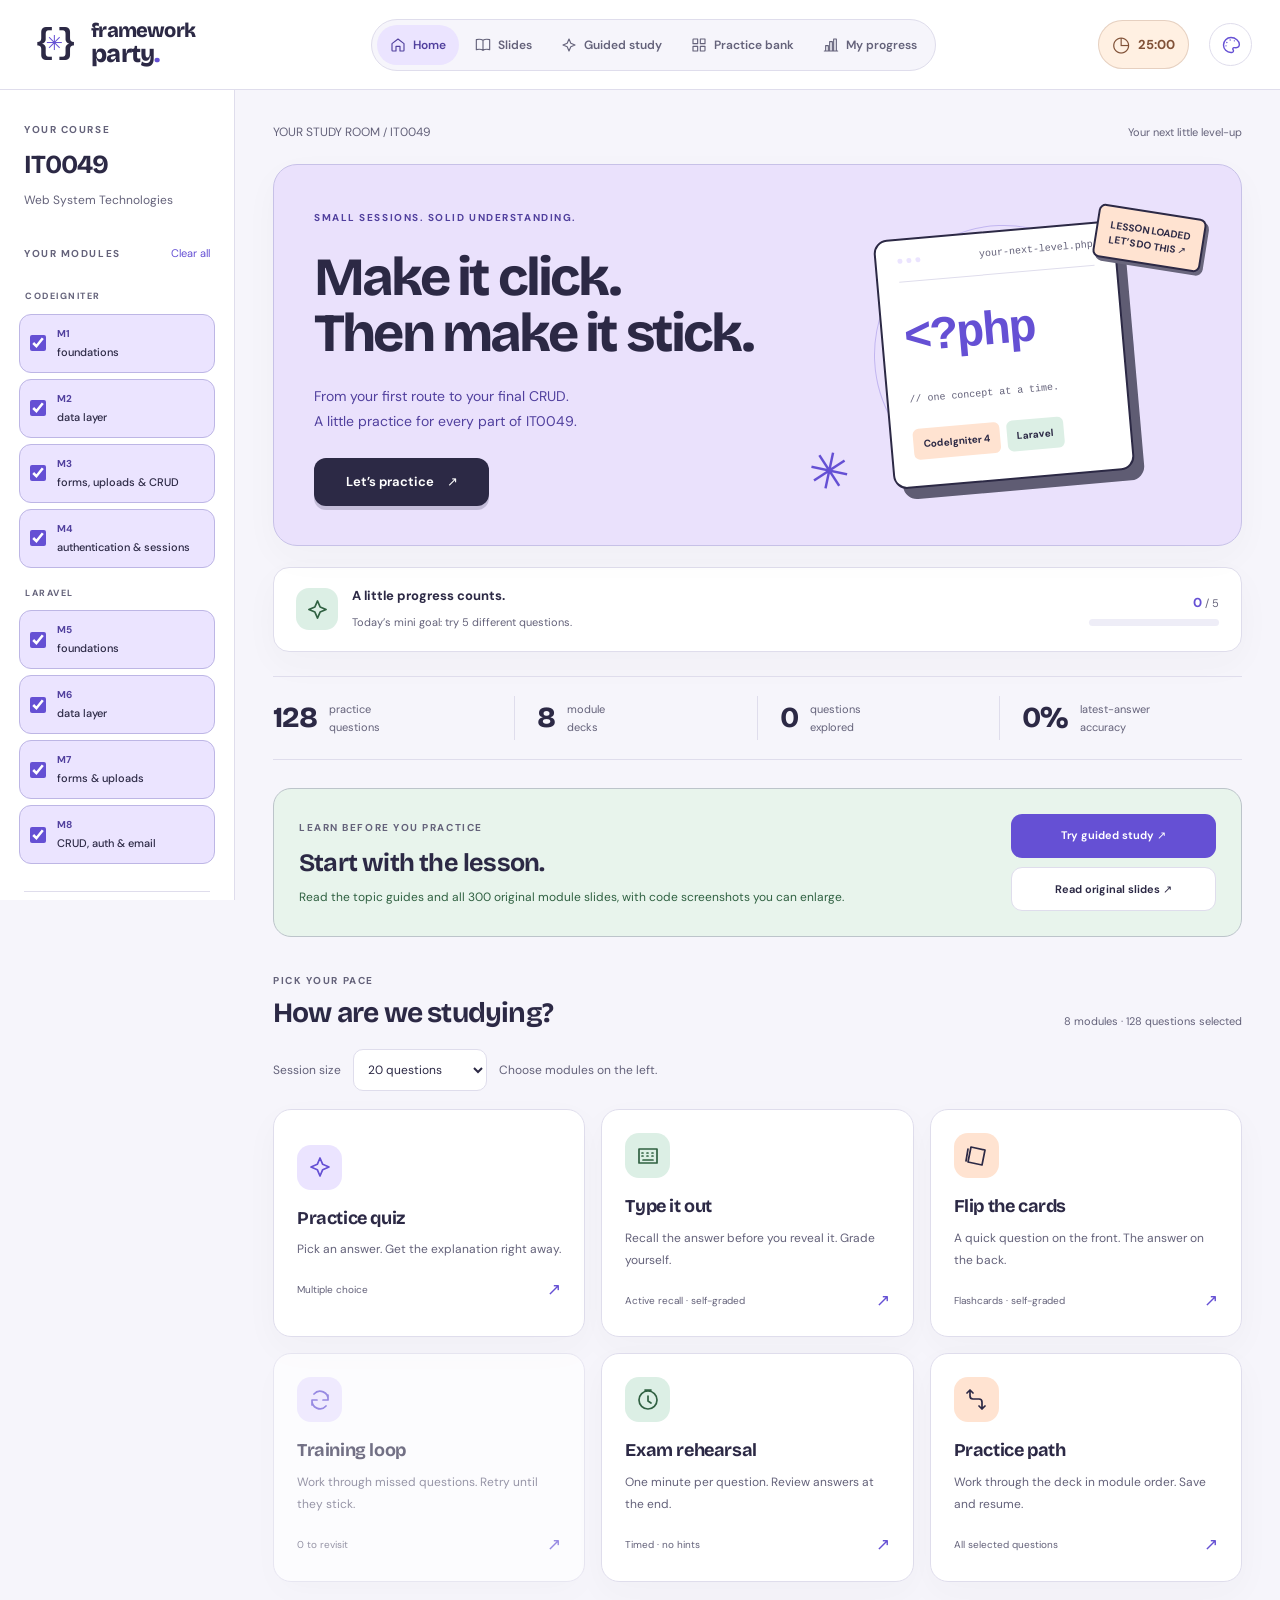
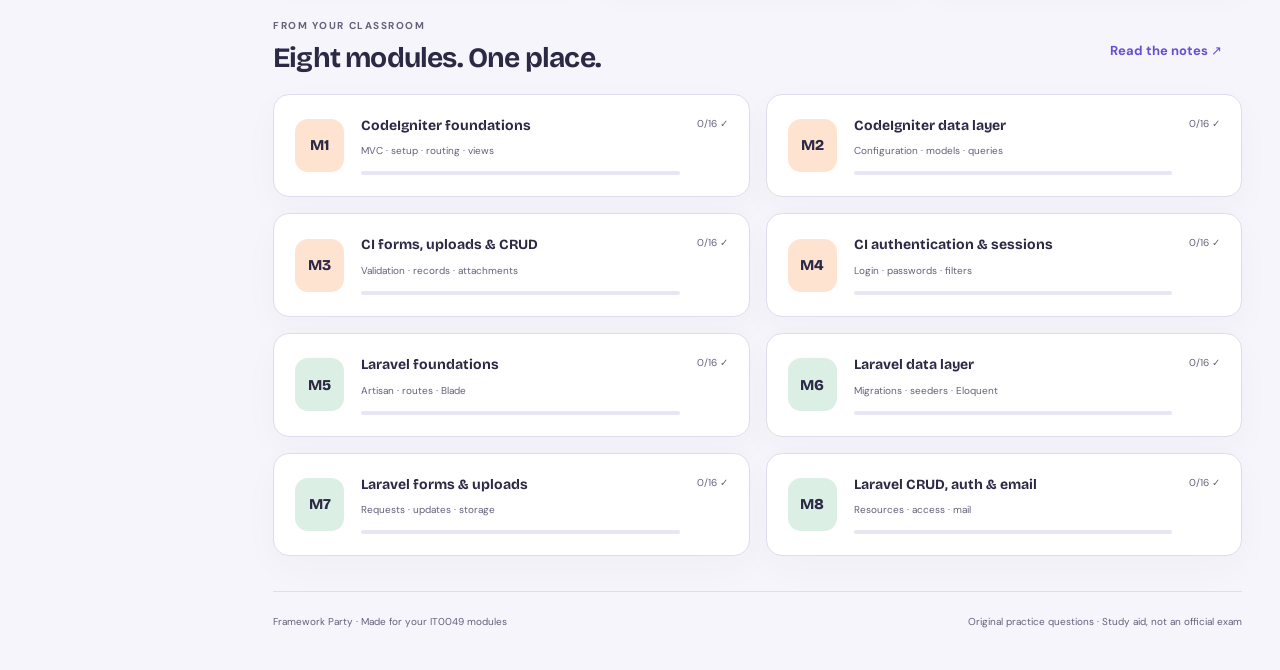
==== index.html @ 20802234 "Publish Framework Party with themes, guided lessons, and mobile navigation" ====
<!doctype html>
<html lang="en">
<head>
  <meta charset="utf-8">
  <meta name="viewport" content="width=device-width,initial-scale=1">
  <meta name="theme-color" content="#e0d8fc">
  <meta name="description" content="An IT0049 study arcade built from your eight CodeIgniter and Laravel modules. Practice questions, flashcards, recall, and saved progress.">
  <title>Framework Party · IT0049 study arcade</title>
  <script src="appearance.js?v=4"></script>
  <link rel="icon" href="assets/favicon.svg" type="image/svg+xml">
  <link rel="stylesheet" href="styles.css?v=4">
  <link rel="stylesheet" href="design.css?v=4">
  <script src="content.js?v=4" defer></script>
  <script src="lessons.js?v=4" defer></script>
  <script src="slides.js?v=4" defer></script>
  <script src="guided-content.js?v=4" defer></script>
  <script src="guided.js?v=4" defer></script>
  <script src="app.js?v=4" defer></script>
  <script src="interface.js?v=4" defer></script>
</head>
<body>
  <a class="skip" href="#main">Skip to content</a>
  <header class="topbar">
    <button class="brand" data-page="home" aria-label="Framework Party home"><span class="brand-icon">{<span>✳</span>}</span><span>framework<span class="brand-party">party<span class="brand-dot">.</span></span></span></button>
    <nav aria-label="Main navigation"><button data-page="home">Home</button><button data-page="materials">Original slides</button><button data-page="guided">Guided study</button><button data-page="bank">Question bank</button><button data-page="progress">My progress</button></nav>
    <button class="timer-pill" id="focus-open" aria-label="Open focus timer"><span>◷</span> <span id="focus-label">25:00</span></button>
    <button id="appearance-open" aria-label="Choose a theme" aria-haspopup="dialog" aria-controls="appearance-dialog">◐</button>
  </header>
  <div class="app-shell">
    <aside class="sidebar" aria-label="Study modules">
      <div class="course"><span class="eyebrow">YOUR COURSE</span><strong>IT0049</strong><span>Web System Technologies</span></div>
      <div class="sidebar-title"><span class="eyebrow">YOUR MODULES</span><button id="select-all">Select all</button></div>
      <div id="module-select"></div>
      <div class="sidebar-foot"><span class="tiny-book">▤</span><strong>Your slides. Your pace.</strong><p>Every question links back to a page in your modules.</p><span class="local-badge">● Progress saved on this browser</span></div>
    </aside>
    <main id="main" tabindex="-1"></main>
  </div>
  <dialog id="focus-dialog" aria-labelledby="focus-title"><div class="dialog-head"><span class="eyebrow">A LITTLE FOCUS GOES A LONG WAY</span><button id="focus-close" class="icon-button" aria-label="Close focus timer">×</button></div><h2 id="focus-title">One session at a time.</h2><p>Pick a module, settle in, and take a break when the timer ends.</p><div id="focus-clock" class="focus-clock">25:00</div><p id="focus-status" aria-live="polite">Ready when you are.</p><div class="button-row"><button class="primary" id="focus-toggle">Start timer</button><button class="secondary" id="focus-reset">Reset</button></div></dialog>
  <dialog id="slide-dialog" aria-labelledby="slide-dialog-title"><div class="dialog-head"><strong id="slide-dialog-title">Module slide</strong><div class="button-row"><button class="secondary" id="slide-zoom">View at full size</button><button class="icon-button" id="slide-close" aria-label="Close enlarged slide">×</button></div></div><div class="slide-zoom-area"><img id="slide-enlarged" alt=""></div><p class="small">Use full size to read small code. Scroll inside the image area to move around.</p></dialog>
  <div id="toast" role="status" class="toast" hidden></div>
</body>
</html>
---- styles.css ----
:root{--ink:#282b47;--muted:#60657a;--bg:#f6f7fc;--line:#e2e5f0;--purple:#e0d8fc;--blue:#435bd4;--mint:#d4efdf;--peach:#ffd8c3;--white:#fff;--red:#a63448;--green:#266249;font-family:'Segoe UI',Arial,sans-serif;color:var(--ink);background:var(--bg);font-synthesis:none}
*{box-sizing:border-box}body{margin:0}button,input,select{font:inherit}button,a,input,select{-webkit-tap-highlight-color:transparent}button{cursor:pointer;color:inherit}button{transition:background .15s,transform .15s}button:disabled{cursor:default;opacity:.6}a{color:var(--blue);text-underline-offset:3px}button:focus-visible,a:focus-visible,input:focus-visible,select:focus-visible,summary:focus-visible{outline:3px solid #b06e26;outline-offset:4px}button:hover:not(:disabled){filter:brightness(.97)}h1,h2,h3,p{margin-top:0}h1,h2,h3{line-height:1.12}h1{font-family:'Trebuchet MS','Segoe UI',sans-serif;font-size:clamp(38px,4vw,62px);letter-spacing:-2.8px;margin-bottom:22px}h2{font-size:29px;letter-spacing:-1px}h3{font-size:20px;letter-spacing:-.4px}p{line-height:1.65;color:var(--muted)}button{border:0}button svg{width:22px;height:22px}.skip{position:fixed;top:-100px;z-index:99;background:white;padding:16px}.skip:focus{top:8px}.topbar{min-height:96px;display:flex;align-items:center;gap:30px;padding:20px 4%;border-bottom:1px solid var(--line);background:#fff;position:relative;z-index:3}.brand{display:flex;align-items:center;gap:11px;background:none;text-align:left;font-weight:800;font-size:20px;line-height:.98;letter-spacing:-.7px}.brand-party{display:block;font-size:24px}.brand-dot{color:#e98965}.brand-icon{font-family:monospace;font-size:33px;letter-spacing:-9px;padding-right:8px}.brand-icon>span{display:inline-block;color:var(--blue);font-size:27px;vertical-align:3px;letter-spacing:-6px}.topbar nav{margin:auto;display:flex;gap:8px}.topbar nav button{border-radius:30px;background:none;padding:11px 18px;font-size:14px;font-weight:600;color:var(--muted)}.topbar nav button.active{background:#edf0ff;color:var(--blue)}.timer-pill{background:#fff5ea;border:1px solid #f3dfc6;border-radius:30px;display:flex;align-items:center;gap:9px;padding:10px 15px;font-size:13px;font-weight:700;white-space:nowrap}.timer-pill>span:first-child{font-size:21px;color:#a86b26}.app-shell{display:grid;grid-template-columns:236px minmax(0,1fr);max-width:1600px;margin:auto}.sidebar{padding:30px 22px;border-right:1px solid var(--line)}.course{display:flex;flex-direction:column;margin:0 5px 32px;gap:6px}.eyebrow{font-size:10px;letter-spacing:1.8px;font-weight:800;color:var(--muted)}.course strong{font-family:'Trebuchet MS',sans-serif;font-size:25px;letter-spacing:-1px}.course>span:last-child{font-size:12px;color:var(--muted)}.sidebar-title{display:flex;align-items:center;justify-content:space-between;margin:0 5px 12px}.sidebar-title button{background:none;color:var(--blue);font-size:11px;padding:5px 0}.module-group{display:block;margin:20px 6px 10px;color:#686d82;font-size:10px;font-weight:700;letter-spacing:1.3px;text-transform:uppercase}.module-check{display:flex;gap:10px;align-items:center;position:relative;padding:10px 8px;margin:4px 0;border:1px solid transparent;border-radius:10px;cursor:pointer}.module-check.checked{background:#eef0fb;border-color:#e1e5f4}.module-check input{accent-color:var(--blue);width:15px;height:15px;flex-shrink:0;margin:0}.module-check .module-mini{color:var(--blue);font-size:11px;font-weight:700;display:block;margin-bottom:3px}.module-check .module-name{font-size:11px;line-height:1.45;display:block;font-weight:600}.sidebar-foot{border-top:1px solid var(--line);margin:28px 5px 0;padding:25px 0}.tiny-book{display:block;font-size:27px;color:var(--blue);margin-bottom:10px}.sidebar-foot strong{font-size:12px}.sidebar-foot p{font-size:11px;margin:8px 0 18px}.local-badge{font-size:9px;color:#52665c;line-height:1.6}.local-badge:first-letter{color:#409a71}main{padding:34px 40px 28px;min-width:0;outline:none}.breadcrumb{font-size:12px;color:var(--muted);margin-bottom:23px;display:flex;align-items:center;justify-content:space-between;gap:12px}.breadcrumb span:last-child{font-size:11px}.hero{background:var(--purple);border:1px solid #d4cbf2;border-radius:21px;padding:35px 37px;display:grid;grid-template-columns:1.25fr 1fr;gap:20px;min-height:330px;overflow:hidden;position:relative}.hero .eyebrow{color:#64558e}.hero h1{margin:20px 0 17px}.hero p{font-size:14px;color:#645d7c;max-width:340px;margin-bottom:23px}.primary,.secondary,.text-button,.danger{padding:13px 20px;border-radius:9px;font-weight:700;font-size:13px;display:inline-flex;gap:13px;align-items:center;justify-content:center;text-decoration:none}.primary{background:var(--ink);color:white}.primary.blue{background:var(--blue)}.secondary{border:1px solid var(--line);background:#fff}.text-button{background:none;color:var(--blue)}.danger{background:#fff0f1;color:var(--red);border:1px solid #f4d4d9}.hero .primary{min-width:175px}.hero-art{display:flex;align-items:center;justify-content:center;position:relative;isolation:isolate}.orbit{position:absolute;width:270px;height:270px;border:1px solid #bdb0e3;border-radius:50%;transform:rotate(-24deg)}.orbit:after{content:'';position:absolute;inset:23px;border:1px dashed #c1b5e4;border-radius:50%}.code-card{width:245px;background:#fff;border:2px solid #2c2f4c;border-radius:14px;transform:rotate(-5deg);box-shadow:8px 10px 0 #2c2f4c;position:relative;padding:0 20px 24px}.code-card-head{padding:13px 0;border-bottom:1px solid #e6e6ef;display:flex;align-items:center;gap:4px;font-size:10px;color:#7a7b90}.code-card-head i{width:5px;height:5px;background:#dbd7ec;border-radius:50%}.code-card-head span{margin-left:auto;font-family:monospace}.code-word{display:block;font-family:monospace;font-weight:800;font-size:46px;letter-spacing:-2px;color:var(--blue);margin:22px 0 10px}.code-comment{font-family:monospace;font-size:10px;color:#77758e}.framework-tags{display:flex;gap:7px;margin-top:20px}.framework-tags span{padding:7px 9px;border-radius:6px;font-size:9px;font-weight:700;background:var(--peach)}.framework-tags span:last-child{background:var(--mint)}.sticker{position:absolute;right:-5px;top:5px;border:2px solid var(--ink);background:#fee29d;padding:10px 12px;transform:rotate(9deg);border-radius:7px;font-size:11px;line-height:1.5;font-weight:800;box-shadow:3px 3px 0 var(--ink)}.art-spark{position:absolute;font-size:45px;left:0;bottom:8px;color:#fff9e3;transform:rotate(12deg);text-shadow:1px 1px var(--ink)}.stats-strip{display:grid;grid-template-columns:repeat(4,1fr);margin:22px 0 31px;padding:18px 0;border-top:1px solid var(--line);border-bottom:1px solid var(--line)}.stat{padding:0 22px;border-right:1px solid var(--line);display:flex;align-items:center;gap:11px}.stat:first-child{padding-left:0}.stat:last-child{border:0}.stat strong{font-size:26px;letter-spacing:-1px}.stat span{font-size:11px;color:var(--muted);line-height:1.4}.section-head{display:flex;align-items:flex-end;justify-content:space-between;gap:16px;margin:30px 0 18px}.section-head h2{margin:7px 0 0;font-size:25px}.section-head>span,.subtle{font-size:12px;color:var(--muted)}.mode-grid{display:grid;grid-template-columns:repeat(3,minmax(0,1fr));gap:14px}.mode-card{background:white;border:1px solid var(--line);border-radius:14px;text-align:left;padding:20px;min-height:177px;position:relative}.mode-card:hover{transform:translateY(-3px);box-shadow:0 6px 16px #282b470a}.mode-symbol{display:flex;align-items:center;justify-content:center;font-size:22px;width:42px;height:42px;border-radius:11px;background:#eef0ff;margin-bottom:19px}.mode-card:nth-child(2) .mode-symbol{background:var(--mint)}.mode-card:nth-child(3) .mode-symbol{background:var(--peach)}.mode-card:nth-child(4) .mode-symbol{background:#f6e8ff}.mode-card:nth-child(5) .mode-symbol{background:#fff0c5}.mode-card:nth-child(6) .mode-symbol{background:#e4eefb}.mode-card h3{font-size:15px;letter-spacing:0;margin:0 0 7px}.mode-card p{font-size:11px;line-height:1.6;margin-bottom:17px}.card-foot{display:flex;align-items:center;justify-content:space-between;color:var(--muted);font-size:10px}.card-foot b{font-size:17px;color:var(--ink)}.mode-card[disabled]{opacity:.65}.run-options{display:flex;align-items:center;gap:10px;font-size:12px;color:var(--muted);margin:18px 0}.run-options select{background:#fff;border:1px solid var(--line);padding:8px 28px 8px 10px;border-radius:7px;color:var(--ink)}.module-grid{display:grid;grid-template-columns:repeat(2,minmax(0,1fr));gap:13px}.deck-card{display:flex;gap:15px;background:white;border:1px solid var(--line);border-radius:12px;padding:18px;text-align:left;width:100%;align-items:center}.deck-num{flex-shrink:0;display:grid;place-items:center;background:var(--peach);border-radius:9px;font-size:13px;font-weight:800;width:43px;height:46px}.deck-card.laravel .deck-num{background:var(--mint)}.deck-info{flex:1;min-width:0}.deck-info h3{font-size:12px;line-height:1.4;margin:0 0 5px;letter-spacing:0}.deck-info p{font-size:10px;line-height:1.5;margin:0 0 8px}.mini-track{height:4px;width:100%;background:#eceef5;border-radius:5px;overflow:hidden}.mini-track i{display:block;height:100%;background:var(--blue)}.deck-count{font-size:10px;align-self:flex-start;color:var(--muted);white-space:nowrap}.footer{display:flex;justify-content:space-between;gap:15px;font-size:10px;color:#686d82;border-top:1px solid var(--line);padding-top:22px;margin-top:35px;line-height:1.6}.page-title{font-size:42px;letter-spacing:-1.7px;margin:10px 0 12px}.page-intro{font-size:13px;max-width:660px;margin-bottom:28px}.toolbar{display:flex;gap:10px;flex-wrap:wrap;align-items:center;margin:20px 0}.toolbar input{flex:1;min-width:180px}.toolbar input,.toolbar select,.typed-input{border:1px solid #d4d8e7;background:white;border-radius:9px;padding:12px 14px;color:var(--ink);min-height:44px}.toolbar label{font-size:12px;display:flex;align-items:center;gap:7px}.toolbar input[type=checkbox]{min-width:16px;min-height:16px;accent-color:var(--blue)}.bank-item,.note-card{background:white;border:1px solid var(--line);border-radius:13px;padding:23px;margin:13px 0}.question-meta{display:flex;align-items:center;gap:9px;margin-bottom:18px;flex-wrap:wrap;font-size:10px;color:var(--muted)}.tag{padding:5px 8px;border-radius:5px;background:#edf0ff;color:var(--blue);font-size:10px;font-weight:700}.tag.ci{background:#fff0e6;color:#995433}.tag.lv{background:#e7f5ed;color:#38654c}.question-meta .star{margin-left:auto}.star{font-size:24px;line-height:1;background:none;padding:2px 5px;color:#9e6e14}.bank-item h3{font-size:16px;font-weight:600;line-height:1.6;margin-bottom:13px;letter-spacing:0;white-space:pre-wrap;overflow-wrap:anywhere}.bank-item details summary{font-size:12px;font-weight:700;color:var(--blue);cursor:pointer;list-style-position:inside}.answer-body{padding-top:15px}.answer-body strong{font-size:13px;overflow-wrap:anywhere}.answer-body p{font-size:12px;margin-top:9px}.source-link{font-size:11px;display:inline-block;margin-top:8px}.empty{border:1px dashed #cdd2e3;padding:40px 25px;border-radius:14px;text-align:center;margin:20px 0;background:#fff}.empty h3{font-size:21px}.empty p{font-size:13px;margin-bottom:20px}.note-layout{display:grid;grid-template-columns:1fr;gap:18px}.note-card h3{font-size:18px}.note-card p{font-size:13px;white-space:pre-line}.note-card pre,.code-block{font-family:Consolas,'Courier New',monospace;font-size:12px;white-space:pre-wrap;overflow-wrap:anywhere;line-height:1.8;background:#f3f5fb;border:1px solid var(--line);padding:18px;border-radius:9px;tab-size:2}.module-heading{display:flex;align-items:center;gap:13px;margin:30px 0 14px}.module-heading h2{font-size:22px;margin:0}.module-heading span{background:var(--purple);padding:9px;border-radius:8px;font-size:12px;font-weight:800}.compare-table{border-collapse:collapse;width:100%;background:#fff;font-size:12px;border:1px solid var(--line);margin:25px 0}.compare-table th,.compare-table td{text-align:left;padding:14px;border-bottom:1px solid var(--line);line-height:1.6;overflow-wrap:anywhere}.compare-table th{background:#edf0ff}.table-wrap{overflow:auto}.resume-banner{display:flex;align-items:center;gap:15px;border:1px solid #cbd7ef;background:#edf3ff;border-radius:12px;padding:16px 20px;margin-bottom:22px}.resume-banner>div{flex:1}.resume-banner strong{font-size:13px}.resume-banner p{font-size:11px;margin:4px 0 0}.resume-banner button{white-space:nowrap}.session-head{display:flex;align-items:center;justify-content:space-between;gap:15px;margin-bottom:23px}.session-head h1{font-size:27px;letter-spacing:-1px;margin:0}.session-sub{font-size:11px;color:var(--muted);margin-top:7px}.session-clock{font-variant-numeric:tabular-nums;font-size:20px;font-weight:700;color:var(--blue)}.progress-line{height:6px;background:#e4e7f2;border-radius:8px;overflow:hidden;margin-bottom:30px}.progress-line span{height:100%;background:var(--blue);display:block;transition:width .3s}.question-card{background:#fff;border:1px solid var(--line);border-radius:18px;padding:30px;max-width:850px;margin:auto}.question-card h2{font-size:23px;font-weight:650;line-height:1.5;letter-spacing:-.4px;white-space:pre-wrap;overflow-wrap:anywhere;margin-bottom:25px}.choices{display:grid;gap:12px}.choice{display:flex;align-items:center;gap:14px;border:1px solid #dce0ec;border-radius:10px;padding:15px;text-align:left;background:#fff;font-family:Consolas,'Segoe UI',sans-serif;font-size:13px;line-height:1.6;overflow-wrap:anywhere;min-width:0}.choice>span:last-child{min-width:0}.choice .letter{width:29px;height:29px;display:grid;place-items:center;border-radius:6px;flex-shrink:0;background:#f0f2f8;font-family:'Segoe UI',sans-serif;font-weight:700;font-size:12px}.choice:disabled{opacity:1}.choice.correct{border-color:#72b38a;background:#effaf3}.choice.correct .letter{background:#ccead7;color:var(--green)}.choice.incorrect{border-color:#db91a0;background:#fff2f4}.choice.incorrect .letter{background:#f5d5db;color:var(--red)}.choice.selected{border-color:var(--blue);background:#eff1ff}.feedback{border-radius:10px;padding:20px;margin:22px 0 0;background:#eef7f2;border:1px solid #cce4d6}.feedback.wrong{background:#fff3ef;border-color:#f0d7cd}.feedback strong{font-size:14px}.feedback p{font-size:12px;margin:9px 0 0;color:#5d6475}.session-bottom{display:flex;gap:15px;align-items:center;justify-content:space-between;margin:25px 0 0}.hint{font-size:11px;color:var(--muted);line-height:1.6}.flash-face{text-align:center;padding:25px 10px;min-height:220px;display:flex;flex-direction:column;justify-content:center}.flash-face .eyebrow{margin-bottom:25px}.flash-face h2{margin-bottom:0}.typed-input{display:block;width:100%;font-family:Consolas,monospace;min-height:50px}.typed-label{display:block;font-size:12px;margin-bottom:9px}.self-grade{margin-top:20px;display:flex;flex-wrap:wrap;gap:10px}.button-row{display:flex;gap:10px;justify-content:center;flex-wrap:wrap}.score-panel{background:var(--purple);border-radius:18px;padding:35px;text-align:center;margin:20px 0}.score-panel h1{font-size:43px;margin:18px 0}.score-panel p{font-size:13px;color:#62577f}.result-stats{display:flex;justify-content:center;gap:40px;margin:25px 0}.result-stats strong{display:block;font-size:27px}.result-stats span{font-size:11px;color:#62577f}.history-list{border:1px solid var(--line);border-radius:12px;background:white;overflow:hidden}.history-row{display:flex;align-items:center;gap:20px;justify-content:space-between;padding:17px 20px;border-bottom:1px solid var(--line);font-size:12px}.history-row:last-child{border:0}.history-row small{color:var(--muted);display:block;margin-top:5px;font-size:10px}.history-row>strong{white-space:nowrap}.progress-deck{background:white;border:1px solid var(--line);padding:22px;border-radius:12px}.progress-deck h3{font-size:14px;line-height:1.5}.progress-deck .mini-track{margin:17px 0}.legend{font-size:11px;color:var(--muted);line-height:1.6}.toolbar-actions{display:flex;gap:10px;flex-wrap:wrap;margin-top:30px}.notice{font-size:12px;padding:15px 18px;border-radius:9px;background:#edf0ff;line-height:1.7;color:#525e94;margin:20px 0}.pagination{display:flex;align-items:center;justify-content:center;gap:15px;margin-top:20px;font-size:12px}dialog{border:1px solid var(--line);border-radius:20px;padding:30px;max-width:450px;width:calc(100% - 32px);color:var(--ink);box-shadow:0 25px 90px #22274630}dialog::backdrop{background:#22264170;backdrop-filter:blur(3px)}.dialog-head{display:flex;align-items:center;justify-content:space-between;gap:15px;margin-bottom:20px}.icon-button{background:none;font-size:25px}dialog h2{font-size:29px}dialog p{font-size:12px}.focus-clock{font-size:70px;font-weight:750;text-align:center;font-variant-numeric:tabular-nums;letter-spacing:-4px;margin:25px 0 10px}#focus-status{text-align:center;margin-bottom:25px}.toast{position:fixed;z-index:20;bottom:25px;left:50%;transform:translateX(-50%);padding:13px 20px;background:var(--ink);color:#fff;border-radius:10px;font-size:12px;box-shadow:0 7px 25px #1b244c30;max-width:90vw}.toast[hidden]{display:none}.small{font-size:11px}.review-choice{font-size:12px;margin-bottom:10px;overflow-wrap:anywhere}.muted{color:var(--muted)}.session-active .sidebar{opacity:1}.focus-complete{background:#d4efdf}.timer-ending{color:var(--red)}
@media(min-width:1500px){main{padding:40px 55px}.hero{padding:42px}.hero-art{min-height:290px}.sticker{right:10px;top:15px}}
@media(max-width:1150px){.topbar{gap:16px;padding:18px 25px}.topbar nav{gap:0}.topbar nav button{padding:10px 12px;font-size:12px}.app-shell{grid-template-columns:205px minmax(0,1fr)}.sidebar{padding:27px 15px}main{padding:28px 25px}.hero{padding:28px;grid-template-columns:1.1fr 1fr;gap:10px}.hero h1{font-size:43px}.code-card{width:205px;padding:0 15px 20px}.code-word{font-size:39px}.orbit{width:215px;height:235px}.sticker{right:-10px;top:10px;font-size:9px}.hero-art .art-spark{left:-5px}.mode-card{padding:16px}.stat{padding:0 13px;gap:8px}.stat strong{font-size:23px}.stat span{font-size:10px}}
@media(max-width:850px){.topbar{flex-wrap:wrap;padding:16px 22px;gap:17px}.brand{font-size:17px}.brand-party{font-size:21px}.topbar nav{order:3;width:100%;justify-content:space-between;margin:0}.topbar nav button{flex:1}.timer-pill{margin-left:auto}.app-shell{grid-template-columns:1fr}.sidebar{border-right:0;border-bottom:1px solid var(--line);padding:18px 22px;display:flex;align-items:center;gap:20px;flex-wrap:wrap}.course{margin:0;gap:3px}.course strong{font-size:19px}.course .eyebrow,.course>span:last-child,.sidebar-foot,.sidebar-title{display:none}#module-select{display:flex;flex:1;gap:5px;flex-wrap:wrap;align-items:center}.module-group{display:none}.module-check{padding:8px;gap:5px;margin:0;border-color:var(--line);background:white}.module-check .module-name{display:none}.module-check .module-mini{margin:0;font-size:10px}.module-check input{width:12px;height:12px}main{padding:25px 22px}.hero h1{font-size:49px}.hero{padding:28px 32px;min-height:310px}.hero-art{min-height:240px}.hero p{max-width:290px}.section-head{margin-top:30px}.footer{margin-top:30px}.question-card{padding:25px}.page-title{font-size:37px}}
@media(max-width:580px){.topbar{padding:14px 17px;gap:14px}.topbar nav button{font-size:11px;padding:9px 6px}.sidebar{padding:14px 17px;gap:12px}.course{display:none}#module-select{justify-content:space-between;gap:4px}.module-check{padding:7px 5px;gap:4px}.module-check .module-mini{font-size:9px}.module-check input{width:11px;height:11px}main{padding:22px 17px}.breadcrumb{margin-bottom:17px;font-size:11px}.breadcrumb span:last-child{font-size:9px}.hero{display:block;padding:28px 24px;border-radius:16px}.hero h1{font-size:45px;margin-top:17px;letter-spacing:-2.2px}.hero p{font-size:12px;max-width:260px}.hero-art{display:none}.hero .primary{font-size:12px;padding:12px 18px;min-width:160px}.hero .eyebrow{font-size:9px}.stats-strip{margin:19px 0 25px;padding:16px 0}.stat{display:block;padding:0 10px}.stat strong{font-size:22px;display:block;margin-bottom:4px}.stat span{font-size:9px;display:block}.section-head h2{font-size:23px}.section-head>span{font-size:10px;max-width:110px;text-align:right;line-height:1.5}.mode-grid{grid-template-columns:repeat(2,minmax(0,1fr));gap:10px}.mode-card{padding:16px 14px;min-height:190px}.mode-card h3{font-size:13px}.mode-card p{font-size:10px}.mode-symbol{width:34px;height:34px;font-size:19px;margin-bottom:17px}.card-foot{font-size:9px}.module-grid{grid-template-columns:1fr}.deck-card{padding:15px}.footer{display:block;font-size:9px}.footer>span{display:block;margin:5px 0}.page-title{font-size:34px}.page-intro{font-size:12px}.bank-item,.note-card{padding:18px}.bank-item h3{font-size:14px}.toolbar select{max-width:100%;width:100%;font-size:12px}.toolbar label{font-size:11px}.question-card{padding:20px 17px;border-radius:13px}.question-card h2{font-size:18px;line-height:1.55}.choice{padding:12px;font-size:11px;gap:9px}.choice .letter{width:24px;height:24px;font-size:10px}.session-head h1{font-size:23px}.session-head .secondary{padding:10px 13px;font-size:11px}.session-bottom{gap:10px}.session-bottom .primary{padding:12px 14px;white-space:nowrap;font-size:12px}.hint{font-size:10px}.score-panel{padding:26px 16px}.score-panel h1{font-size:33px}.result-stats{gap:22px}.result-stats strong{font-size:23px}.resume-banner{padding:15px;gap:10px;flex-wrap:wrap}.resume-banner .primary{padding:10px 14px}.resume-banner p{font-size:10px}.notice{font-size:11px}.compare-table{font-size:10px}.compare-table th,.compare-table td{padding:10px}.history-row{padding:15px;gap:12px}.focus-clock{font-size:65px}.page-intro{margin-bottom:22px}}
@media(prefers-reduced-motion:reduce){*,*:before,*:after{scroll-behavior:auto!important;transition:none!important;animation:none!important}}
@media print{body{background:#fff;color:#111}.topbar,.sidebar,.skip,.toolbar,.toast,.footer,dialog{display:none!important}.app-shell{display:block}main{padding:0}.breadcrumb{margin-bottom:15px}.page-title{font-size:28px}.note-layout{display:block}.note-card{break-inside:avoid;box-shadow:none;padding:14px;margin:10px 0}.note-card pre{font-size:10px}.module-heading{break-after:avoid}.source-link{color:#333}.page-intro{max-width:none}.bank-item{display:none}a{text-decoration:none}}
.visually-hidden{position:absolute;width:1px;height:1px;padding:0;overflow:hidden;clip:rect(0,0,0,0);white-space:nowrap;border:0}.learn-first,.material-welcome{padding:25px 28px;border:1px solid #c9e4d4;border-radius:15px;background:#e8f5ed;display:flex;gap:25px;align-items:center;justify-content:space-between;margin:24px 0}.learn-first h2,.material-welcome h2{font-size:23px;margin:9px 0}.learn-first p,.material-welcome p{font-size:12px;margin:0}.learn-first .primary,.material-welcome .primary{flex-shrink:0}.materials-grid{display:grid;grid-template-columns:repeat(2,minmax(0,1fr));gap:22px;margin:24px 0}.material-module{border:1px solid var(--line);border-radius:15px;background:white;overflow:hidden}.module-cover{padding:0;display:block;position:relative;width:100%;background:#edf4f0;overflow:hidden;border-bottom:1px solid var(--line)}.module-cover img{width:100%;height:auto;display:block;aspect-ratio:16/9;object-fit:contain}.cover-badge{position:absolute;bottom:12px;right:12px;background:var(--ink);color:#fff;border-radius:6px;font-size:10px;padding:7px 10px}.material-module-body{padding:24px}.material-module-body h2{font-size:20px;line-height:1.4;letter-spacing:-.5px;margin:10px 0}.material-module-body>p{font-size:12px;margin-bottom:20px}.material-module-footer{display:flex;align-items:center;justify-content:space-between;gap:12px;margin-top:12px}.material-module-footer>span{font-size:11px;color:var(--muted)}.material-module-footer .text-button{font-size:12px;padding:8px 0}.reader-top{display:flex;align-items:center;justify-content:space-between;gap:15px;margin-bottom:25px}.reader-top>.text-button{padding:8px 0;font-size:12px}.reader-top select{max-width:50%;background:white;padding:10px;border:1px solid var(--line);border-radius:8px;color:var(--ink);font-size:12px}.reader-heading .page-title{font-size:35px;line-height:1.2;margin:10px 0}.reader-heading>p{font-size:12px;margin-bottom:27px}.reader-layout{display:grid;grid-template-columns:185px minmax(0,1fr);gap:25px;align-items:start}.lesson-menu{position:sticky;top:20px;display:flex;flex-direction:column;gap:7px}.lesson-menu>.eyebrow{margin-bottom:8px}.lesson-topic{display:block;text-align:left;background:transparent;border:1px solid transparent;border-radius:9px;padding:13px 12px;font-size:12px;line-height:1.5}.lesson-topic>span{display:block;font-weight:650}.lesson-topic small{display:block;color:var(--muted);font-size:10px;margin-top:5px}.lesson-topic.active{background:#e7e3fa;border-color:#d4ccef}.lesson-count{border-top:1px solid var(--line);padding-top:20px;margin-top:15px}.lesson-count>strong{display:block;font-size:22px;margin-bottom:5px}.lesson-count>span{font-size:10px;color:var(--muted)}.lesson-menu>.secondary{margin-top:15px;font-size:11px;padding:12px 10px}.lesson-menu>.source-link{font-size:11px;margin-top:15px}.lesson-explanation{background:white;border:1px solid var(--line);border-radius:14px;padding:25px;margin-bottom:20px}.lesson-number{font-size:10px;letter-spacing:1.4px;color:var(--blue);font-weight:750;margin-bottom:12px}.lesson-explanation h2{font-size:26px;line-height:1.25;margin-bottom:16px}.lesson-explanation>p{font-size:14px;line-height:1.9;color:#4c526b;white-space:pre-line}.takeaway{border-left:3px solid #ad9bdd;background:#f3efff;padding:15px 17px;border-radius:0 9px 9px 0;margin-top:20px}.takeaway>strong{font-size:12px}.takeaway p{font-size:12px;margin:7px 0 0;line-height:1.75}.slide-panel{border:1px solid var(--line);background:white;border-radius:14px;padding:20px;margin-bottom:25px;scroll-margin-top:20px}.slide-panel-head{display:flex;justify-content:space-between;align-items:center;gap:10px;margin:0 0 18px}.slide-panel-head h2{font-size:18px;line-height:1.45;margin:7px 0 0;letter-spacing:-.3px}.slide-panel-head .eyebrow{font-size:9px}.slide-image-button{position:relative;padding:0;display:block;background:#eef4ef;border:1px solid #d6e1da;border-radius:9px;overflow:hidden;width:100%}.slide-image-button img{display:block;width:100%;height:auto;aspect-ratio:16/9;object-fit:contain}.slide-image-button>span{display:block;padding:10px;background:#f0f3fb;font-size:11px;font-weight:650;color:var(--blue)}.slide-pager{display:flex;gap:10px;justify-content:space-between;align-items:center;margin:18px 0}.slide-pager .secondary{font-size:11px;padding:10px 13px}.slide-pager label{font-size:11px;display:flex;gap:7px;align-items:center;white-space:nowrap}.slide-pager select{padding:7px;background:#fff;border:1px solid #d1d5e4;border-radius:6px;color:var(--ink);max-width:68px}.slide-actions{display:flex;align-items:center;gap:15px;justify-content:space-between;flex-wrap:wrap;border-top:1px solid var(--line);padding-top:18px}.slide-actions .primary,.slide-actions .secondary{font-size:11px;padding:11px 13px}.slide-actions .source-link{font-size:10px;margin:0}.read-marked{background:#eaf6ee;border-color:#b5d7c2;color:#2b6244}.slide-transcript{margin-top:18px;padding-top:18px;border-top:1px solid var(--line)}.slide-transcript summary,.topic-slides>summary{font-size:12px;cursor:pointer;font-weight:650;color:var(--blue);line-height:1.6}.slide-transcript pre{font-family:Consolas,monospace;font-size:12px;line-height:1.8;white-space:pre-wrap;overflow-wrap:anywhere;background:#f4f6fb;padding:16px;border-radius:8px}.slide-transcript>p{font-size:10px;margin-bottom:0}.reader-notes h2{font-size:23px;margin:30px 0 17px}.reader-notes .note-card p{font-size:13px}.reader-notes .text-button{font-size:11px;padding:8px 0}.reader-notes pre{font-size:12px}.topic-slides{border:1px solid var(--line);border-radius:12px;padding:20px;background:#fff;margin-top:24px}.slide-thumbnails{display:grid;grid-template-columns:repeat(3,minmax(0,1fr));gap:11px;margin-top:20px}.slide-thumbnails button{padding:0;border:2px solid var(--line);background:white;border-radius:7px;overflow:hidden;min-width:0}.slide-thumbnails button.active{border-color:var(--blue)}.slide-thumbnails img{width:100%;height:auto;display:block;aspect-ratio:16/9;object-fit:contain}.slide-thumbnails span{display:block;font-size:10px;padding:8px}.reader-bookmarks{padding:20px 0;font-size:12px}.reader-bookmarks>div{display:flex;gap:8px;flex-wrap:wrap;margin-top:15px}.reader-bookmarks .secondary{font-size:11px;padding:9px 12px}.next-topic{display:flex;justify-content:flex-end;margin:25px 0}.next-topic .primary{font-size:12px;line-height:1.6;text-align:left}#slide-dialog{width:calc(100vw - 40px);max-width:1700px;padding:20px}#slide-dialog-title{font-size:13px;line-height:1.6}#slide-dialog .dialog-head{margin-bottom:15px}#slide-dialog .button-row{flex-wrap:nowrap;flex-shrink:0}#slide-dialog .secondary{font-size:11px;padding:10px 15px}.slide-zoom-area{max-height:76vh;overflow:auto;background:#edf1ed;border-radius:8px}#slide-enlarged{display:block;width:100%;height:auto}#slide-enlarged.full-size{width:1600px;max-width:none}#slide-dialog>p{margin:13px 0 0;font-size:11px}
@media(max-width:1150px){.reader-layout{grid-template-columns:155px minmax(0,1fr);gap:17px}.lesson-topic{padding:11px 9px;font-size:11px}.lesson-explanation{padding:21px}.lesson-explanation>p{font-size:13px}.slide-panel{padding:15px}.reader-heading .page-title{font-size:31px}.slide-pager{gap:6px}.slide-pager .secondary{padding:9px;font-size:10px}.material-module-body{padding:20px}}
@media(max-width:850px){.topbar nav button{font-size:11px}.reader-layout{grid-template-columns:160px minmax(0,1fr)}.lesson-menu{top:15px}.learn-first,.material-welcome{padding:22px}.materials-grid{gap:16px}}
@media(max-width:620px){.reader-layout{display:block}.lesson-menu{position:static;display:grid;grid-template-columns:repeat(2,minmax(0,1fr));gap:7px;margin-bottom:22px}.lesson-menu>.eyebrow{grid-column:1/-1}.lesson-count{margin:0;padding:12px 5px;border:0}.lesson-count>strong{font-size:19px}.lesson-menu>.source-link{align-self:center;justify-self:end}.lesson-menu>.secondary{grid-column:1/-1;margin:0}.lesson-topic{padding:12px 10px;background:#fff;border-color:var(--line);font-size:11px}.reader-top{align-items:flex-start;gap:10px}.reader-top select{max-width:52%;font-size:10px}.reader-top>.text-button{font-size:11px;text-align:left;justify-content:flex-start}.reader-heading .page-title{font-size:29px}.lesson-explanation{padding:22px 18px}.lesson-explanation h2{font-size:25px}.lesson-explanation>p{font-size:14px;line-height:1.85}.takeaway p{font-size:12px}.slide-panel{padding:15px}.slide-panel-head h2{font-size:17px}.slide-actions .source-link{font-size:10px}.slide-pager .secondary{padding:11px 9px}.slide-pager label{font-size:10px;gap:5px}.slide-pager select{padding:7px 5px}.learn-first,.material-welcome{display:block;padding:23px}.learn-first h2,.material-welcome h2{font-size:23px;line-height:1.35}.learn-first p,.material-welcome p{font-size:12px}.learn-first .primary,.material-welcome .primary{margin-top:18px}.materials-grid{grid-template-columns:1fr}.material-module-body h2{font-size:22px}.material-module-body p{font-size:12px}.material-module-footer>span{font-size:11px}.slide-thumbnails{grid-template-columns:repeat(2,minmax(0,1fr))}#slide-dialog{width:calc(100vw - 18px);padding:12px}#slide-dialog .dialog-head{align-items:flex-start;gap:8px}#slide-dialog-title{font-size:11px}#slide-dialog .secondary{font-size:10px;padding:8px}#slide-dialog .button-row{gap:5px}.slide-zoom-area{max-height:76vh}.topbar nav button{font-size:10px;padding:9px 4px}}
.learning-versions{display:flex;gap:9px;margin-bottom:26px;flex-wrap:wrap}.learning-versions button{padding:11px 17px;font-size:12px}.guided-hero{display:grid;grid-template-columns:1.15fr 1fr;gap:35px;background:#dfe9ff;border:1px solid #ccd9f3;padding:37px;border-radius:18px;align-items:center}.guided-hero h1{font-size:46px;margin:17px 0 20px;letter-spacing:-2px}.guided-hero p{font-size:14px;color:#515f7c;max-width:360px}.guided-hero .eyebrow{color:#4b618c}.guided-method{background:#ffffffa6;border:1px solid #c9d7f3;border-radius:14px;padding:10px 22px}.guided-method>div{display:flex;gap:14px;align-items:center;padding:20px 0;border-bottom:1px solid #cedaf1}.guided-method>div:last-child{border:0}.guided-method b{background:#fff;border:1px solid #c9d7f3;display:grid;place-items:center;width:37px;height:37px;border-radius:50%;color:var(--blue);font-size:14px;flex-shrink:0}.guided-method span{display:flex;flex-direction:column;gap:7px}.guided-method strong{font-size:14px}.guided-method small{font-size:11px;color:#526180}.guided-overview{display:grid;grid-template-columns:repeat(4,1fr);gap:16px;padding:25px 0;border-bottom:1px solid var(--line);margin-bottom:25px}.guided-overview>span{display:flex;gap:9px;align-items:center;font-size:11px;color:var(--muted)}.guided-overview strong{font-size:25px;letter-spacing:-1px;color:var(--ink)}.guided-review-callout{display:flex;gap:25px;align-items:center;justify-content:space-between;padding:24px;background:#f1f7f3;border:1px solid #d7e8dc;border-radius:13px}.guided-review-callout h2{font-size:21px;margin-bottom:9px}.guided-review-callout p{font-size:12px;margin:0;max-width:460px}.guided-review-callout button{flex-shrink:0;font-size:11px}.section-head #guided-module{max-width:43%;padding:10px;background:#fff;border:1px solid #d5dbea;border-radius:8px;color:var(--ink);font-size:11px}.guided-module{margin-top:30px}.guided-module-title{display:flex;gap:13px;align-items:center;margin-bottom:16px}.guided-module-title>span{font-weight:750;font-size:14px;padding:13px;background:var(--purple);border-radius:9px}.guided-module-title h2{font-size:21px;margin:0 0 6px}.guided-module-title p{font-size:11px;margin:0}.guided-lesson-list{border:1px solid var(--line);border-radius:13px;overflow:hidden;background:#fff}.guided-lesson-link{display:flex;width:100%;gap:17px;padding:22px;text-align:left;align-items:center;background:#fff;border-bottom:1px solid var(--line)}.guided-lesson-link:last-child{border:0}.lesson-index{width:30px;height:30px;border-radius:50%;display:grid;place-items:center;background:#f1f3fd;color:var(--blue);font-size:12px;font-weight:700;flex-shrink:0}.guided-link-text{flex:1;min-width:0}.guided-link-text strong{font-size:14px;display:block;margin-bottom:7px}.guided-link-text small{display:block;font-size:11px;line-height:1.7;color:var(--muted);max-width:580px}.review-status{font-size:10px;color:var(--muted);flex-shrink:0;max-width:140px;text-align:right;line-height:1.8}.review-status.is-due{color:#995129;font-weight:700}.guided-bottom-links{display:flex;gap:15px;margin:25px 0}.guided-reader-top{display:flex;justify-content:space-between;align-items:center;margin:0 0 25px;gap:15px}.guided-reader-top button{padding:7px 0}.guided-reader-top>span{font-size:11px;color:var(--muted)}.guided-lesson-heading{max-width:850px;margin-bottom:29px}.guided-lesson-heading h1{font-size:37px;letter-spacing:-1.3px;margin:14px 0 16px;line-height:1.25}.guided-lesson-heading>p{font-size:15px;line-height:1.85;color:#515a74}.guided-reader{display:grid;grid-template-columns:185px minmax(0,1fr);gap:25px;align-items:start}.guided-contents{display:flex;flex-direction:column;gap:7px;position:sticky;top:20px}.guided-contents>.eyebrow{margin-bottom:8px}.guided-contents>.secondary{font-size:11px;margin-top:15px;padding:12px 10px}.guided-contents>.text-button{font-size:11px;padding:11px}.guided-step-nav{display:grid;grid-template-columns:repeat(3,1fr);gap:8px;margin-bottom:15px;scroll-margin-top:20px}.guided-step-nav button{border:1px solid var(--line);background:#fff;padding:13px 9px;font-size:11px;border-radius:9px;display:flex;gap:8px;align-items:center;justify-content:center;font-weight:650}.guided-step-nav button b{width:22px;height:22px;display:grid;place-items:center;border-radius:50%;background:#eef0f8;font-size:10px;flex-shrink:0}.guided-step-nav button.active{background:#e3eaff;border-color:#b6c6ed;color:#344eaa}.guided-step-nav button.active b{background:#435bd4;color:white}.guided-paper{padding:30px;background:white;border:1px solid var(--line);border-radius:14px}.guided-paper>h2{font-size:27px;margin:13px 0 24px;line-height:1.3}.guided-paper>p{font-size:14px;line-height:1.85;color:#515b75}.guided-chunks{padding:0;list-style:none;display:grid;gap:19px;margin:0 0 27px}.guided-chunks li{display:flex;gap:15px;align-items:flex-start}.guided-chunks li>span{font-weight:700;flex-shrink:0;background:#eef1fc;color:#4357a5;width:28px;height:28px;border-radius:7px;display:grid;place-items:center;font-size:12px;margin-top:4px}.guided-chunks p{font-size:15px;line-height:1.9;color:#454f6a;margin:0}.guided-flow{padding:20px 0;display:flex;flex-wrap:wrap;align-items:center;gap:8px;border-top:1px solid var(--line);border-bottom:1px solid var(--line);margin:20px 0}.flow-node{font-size:11px;padding:10px;background:#f0f4ff;border:1px solid #d7e1f5;border-radius:7px;color:#425784;line-height:1.6}.flow-arrow{color:#737d98;font-size:16px}.memory-cue{display:flex;gap:15px;align-items:center;background:#e8f5ec;border:1px solid #cce4d4;border-radius:10px;padding:20px;margin:22px 0}.memory-cue>span{font-size:32px;color:#487459}.memory-cue strong{font-size:11px;color:#3c5e48}.memory-cue p{font-size:15px;font-weight:650;line-height:1.7;color:#30573d;margin:7px 0 0}.guided-step-footer{margin-top:26px;display:flex;gap:15px;align-items:center;justify-content:space-between;flex-wrap:wrap}.guided-step-footer>span{font-size:11px;color:var(--muted);max-width:220px;line-height:1.8}.guided-step-footer .primary,.guided-step-footer .text-button{font-size:11px;padding:12px 15px}.guided-code-head{display:flex;justify-content:space-between;align-items:center;background:#edf0fb;padding:10px 13px;border:1px solid #d9dfee;border-radius:8px 8px 0 0;gap:12px;margin-top:25px}.guided-code-head>span{font-size:10px;color:#525f80;line-height:1.7}.guided-code-head button{font-size:10px;padding:7px 0;flex-shrink:0}.guided-code{margin:0 0 25px;padding:21px;background:#f6f8ff;border:1px solid #d9dfee;border-top:0;border-radius:0 0 8px 8px;white-space:pre-wrap;overflow-wrap:anywhere;tab-size:4;font-size:12px;line-height:1.95;color:#293d68}.guided-code code{font-family:Consolas,'Courier New',monospace}.guided-paper>h3{font-size:18px;margin:25px 0 15px}.guided-trace{font-size:14px;line-height:1.9;color:#4d5671;padding-left:22px}.guided-trace li{padding-left:5px;margin-bottom:10px}.guided-trap{border-left:3px solid #d69c70;background:#fff4e9;padding:18px 20px;border-radius:0 9px 9px 0;margin:25px 0}.guided-trap>strong{font-size:12px;color:#825533}.guided-trap p{font-size:13px;color:#715c4a;line-height:1.85;margin:9px 0 0}.guided-source{font-size:10px;color:var(--muted);padding:15px 0;display:flex;gap:10px;align-items:center;justify-content:space-between;flex-wrap:wrap;line-height:1.7}.guided-source .text-button{font-size:10px;padding:6px 0}.guided-lesson-navigation{display:flex;justify-content:space-between;gap:12px;margin:15px 0}.guided-lesson-navigation .secondary{font-size:11px}.guided-recall-count{font-size:12px;font-weight:650;padding:13px;background:#eef2ff;color:#445d9b;border-radius:8px;margin:20px 0}.guided-check{padding:23px 0;border-bottom:1px solid var(--line)}.guided-check label{display:block}.guided-check label>span{display:block;font-size:10px;letter-spacing:1.2px;color:var(--blue);font-weight:700;margin-bottom:10px}.guided-check label>strong{font-size:15px;line-height:1.8;font-weight:650;display:block}.guided-check textarea{resize:vertical;min-height:100px;width:100%;border:1px solid #cdd5e8;background:#fbfcff;color:var(--ink);font-family:inherit;font-size:14px;line-height:1.8;padding:14px;border-radius:9px;margin:15px 0}.guided-check textarea:focus-visible{outline:3px solid #b06e26;outline-offset:3px}.guided-check>.secondary{font-size:11px}.guided-model-answer{padding:20px;background:#eef7f0;border-radius:9px;border:1px solid #d0e6d7}.guided-model-answer>p{font-size:14px;line-height:1.85;color:#3c5b49;margin:12px 0 18px;white-space:pre-wrap}.guided-assess{display:flex;gap:8px;flex-wrap:wrap}.guided-assess button{font-size:11px;padding:10px 13px}.guided-schedule{margin-top:30px}.guided-schedule h3{font-size:22px;margin:12px 0}.guided-schedule>p{font-size:12px;line-height:1.8}.review-rating{display:grid;grid-template-columns:repeat(3,minmax(0,1fr));gap:9px;margin:20px 0}.review-rating button{display:flex;flex-direction:column;align-items:center;gap:7px;padding:17px 9px;border:1px solid #d8dff0;background:#f3f6ff;border-radius:9px}.review-rating button:first-child{background:#fff4ec;border-color:#efddcf}.review-rating button:last-child{background:#edf7ef;border-color:#d4e7d8}.review-rating strong{font-size:13px}.review-rating span{font-size:10px;color:#5c6782}.guided-schedule>.secondary,.guided-schedule>.primary{font-size:11px;margin:12px 8px 0 0}.learning-versions .primary{min-width:0}.guided-body{min-width:0}
@media(max-width:1150px){.guided-hero{padding:28px;gap:25px}.guided-hero h1{font-size:39px}.guided-method{padding:7px 16px}.guided-method strong{font-size:12px}.guided-method small{font-size:10px}.guided-reader{grid-template-columns:155px minmax(0,1fr);gap:17px}.guided-paper{padding:23px}.guided-contents .lesson-topic{font-size:11px}.guided-overview>span{font-size:10px;display:block}.guided-overview strong{display:block;margin-bottom:5px}.guided-review-callout{align-items:flex-start;gap:18px}.guided-hero p{font-size:12px}.guided-step-nav button{font-size:10px;padding:12px 7px;gap:5px}.guided-lesson-link{padding:19px}.guided-chunks p{font-size:14px}}
@media(max-width:700px){.guided-reader{display:block}.guided-contents{position:static;display:grid;grid-template-columns:repeat(2,minmax(0,1fr));gap:7px;margin-bottom:24px}.guided-contents>.eyebrow{grid-column:1/-1}.guided-contents>.secondary{margin-top:4px;font-size:10px}.guided-contents>.text-button{align-self:center;font-size:10px}.guided-contents .lesson-topic{font-size:11px}.guided-contents .lesson-topic small{display:none}.guided-hero{grid-template-columns:1fr;gap:25px}.guided-method{display:none}.guided-hero h1{font-size:42px}.guided-hero p{font-size:14px}.guided-review-callout{display:block;padding:21px}.guided-review-callout button{margin-top:18px}.guided-review-callout h2{font-size:21px}.guided-lesson-heading h1{font-size:30px}.guided-lesson-heading>p{font-size:14px}.guided-paper{padding:22px}.guided-lesson-link{flex-wrap:wrap;gap:12px}.review-status{margin-left:42px;max-width:none;text-align:left;width:100%}.guided-link-text small{display:none}.guided-module-title h2{font-size:19px}.guided-overview{gap:13px}.guided-overview strong{font-size:23px}.guided-overview>span{font-size:10px;line-height:1.6}.guided-paper>h2{font-size:25px}.guided-step-footer .primary{width:100%}.guided-lesson-link{padding:18px}.section-head #guided-module{max-width:48%;font-size:10px;padding:9px 7px}.guided-chunks p{font-size:14px;line-height:1.9}.guided-code{font-size:11px;padding:16px}.guided-flow{gap:6px}.flow-node{font-size:10px;padding:8px}.memory-cue{padding:16px;gap:10px}.memory-cue p{font-size:14px}.guided-lesson-heading{margin-bottom:22px}.guided-check label>strong{font-size:14px}.guided-check textarea{font-size:14px}.guided-model-answer{padding:16px}.guided-model-answer>p{font-size:14px}.guided-source{font-size:10px}.guided-bottom-links{flex-wrap:wrap;gap:0}.guided-bottom-links button{font-size:11px;padding:12px 0;margin-right:20px}.guided-lesson-navigation .secondary{padding:12px;font-size:10px}.learning-versions{gap:8px}.learning-versions button{font-size:11px;padding:11px 14px}}
@media(max-width:380px){.guided-paper{padding:18px 15px}.guided-step-nav button{gap:4px;font-size:9px;line-height:1.5}.guided-step-nav button b{width:19px;height:19px;font-size:9px}.guided-chunks li{gap:10px}.guided-chunks p{font-size:14px}.guided-hero{padding:25px 21px}.guided-hero h1{font-size:38px}.guided-step-nav{gap:5px}.review-rating{gap:6px}.review-rating button{padding:15px 5px}.review-rating span{font-size:9px}.guided-code-head{align-items:flex-start}.guided-code-head>span{font-size:9px}.guided-code-head button{font-size:9px}.guided-check textarea{padding:12px}.guided-assess button{font-size:10px;padding:10px}}
---- design.css ----
@font-face{font-family:Bricolage;src:url('assets/fonts/bricolage.woff2') format('woff2');font-weight:400 800;font-display:swap}
@font-face{font-family:'DM Sans';src:url('assets/fonts/dm-sans.woff2') format('woff2');font-weight:400 700;font-display:swap}
:root{--bg:#f6f5fb;--surface:#fff;--surface-2:#eeedf7;--surface-3:#e8e6f2;--ink:#2c2945;--muted:#64627a;--line:#dfddec;--blue:#6550d4;--accent:#6550d4;--accent-soft:#ebe4ff;--accent-ink:#51409e;--purple:#e8ddff;--mint:#dcefe5;--peach:#ffe3d1;--hero-bg:#eae1fc;--positive-bg:#e8f4ec;--positive-ink:#306142;--warning-bg:#fff0e2;--warning-ink:#805137;--danger-bg:#ffedf0;--danger-ink:#9a354e;--code-bg:#f4f4fb;--shadow:0 12px 35px #39334f08;--reading-scale:1;--radius:20px;color-scheme:light;font-family:'DM Sans','Segoe UI',sans-serif}
html[data-palette=lagoon]{--blue:#06768a;--accent:#06768a;--accent-soft:#d8f1ee;--accent-ink:#075f6e;--purple:#d6ece8;--hero-bg:#def1eb;--peach:#ffe4bd;--mint:#d6e9fa}
html[data-palette=peach]{--blue:#a74d37;--accent:#a74d37;--accent-soft:#ffe7db;--accent-ink:#87412e;--purple:#ffe2d3;--hero-bg:#ffe9dd;--mint:#e6e9ca;--peach:#e7ddff}
html[data-mode=dark]{--bg:#171d30;--surface:#20283e;--surface-2:#293249;--surface-3:#303a53;--ink:#eef1fc;--muted:#b2bed4;--line:#3c475f;--blue:#b8a5ff;--accent:#b8a5ff;--accent-soft:#393351;--accent-ink:#d9cdff;--purple:#3b3557;--mint:#2d4a46;--peach:#594237;--hero-bg:#302e4c;--positive-bg:#253f3a;--positive-ink:#abdec2;--warning-bg:#47382f;--warning-ink:#f0c5a2;--danger-bg:#4b2d40;--danger-ink:#ffc0cd;--code-bg:#192235;--shadow:0 12px 40px #03071320;color-scheme:dark}
html[data-mode=dark][data-palette=lagoon]{--blue:#80d5ce;--accent:#80d5ce;--accent-soft:#244947;--accent-ink:#b2ebe1;--hero-bg:#203c3e;--purple:#294b49;--mint:#293e59;--peach:#564936}
html[data-mode=dark][data-palette=peach]{--blue:#ffb599;--accent:#ffb599;--accent-soft:#503d3b;--accent-ink:#ffd1bb;--hero-bg:#403136;--purple:#4b3939;--mint:#3a463c;--peach:#3c355b}
html[data-large-text=true]{--reading-scale:1.13}
html,body{background:var(--bg);color:var(--ink)}body{font-family:'DM Sans','Segoe UI',sans-serif;line-height:1.5;background-image:radial-gradient(var(--line) .65px,transparent .65px);background-size:20px 20px}body:has(dialog[open]){overflow:hidden}button,input,select,textarea{font-family:inherit}h1,h2,h3,.course strong,.brand,.stat strong,.deck-num,.focus-clock{font-family:Bricolage,'Trebuchet MS',sans-serif}h1{font-weight:750;letter-spacing:-2.8px}h2{font-weight:700;letter-spacing:-.8px}p{color:var(--muted)}a{color:var(--accent)}button{touch-action:manipulation;transition:transform .18s,background .18s,border-color .18s,box-shadow .18s}button:hover:not(:disabled){filter:none}button:focus-visible,a:focus-visible,input:focus-visible,select:focus-visible,summary:focus-visible,textarea:focus-visible{outline-color:var(--accent);outline-offset:4px}::selection{background:var(--accent-soft);color:var(--ink)}
.topbar{height:90px;min-height:90px;padding:17px max(28px,calc((100vw - 1540px)/2));gap:20px;background:var(--surface);border-bottom:1px solid var(--line);position:sticky;top:0;z-index:10}.brand{gap:15px;font-size:20px;letter-spacing:-.8px;line-height:1.05;min-width:180px}.brand-party{font-size:25px;line-height:1.1}.brand-icon{color:var(--ink);font-size:35px;letter-spacing:-9px}.brand-icon>span{color:var(--accent)}.brand-dot{color:var(--accent)}.topbar nav{gap:3px;padding:5px;background:var(--bg);border:1px solid var(--line);border-radius:35px}.topbar nav button{font-size:12px;padding:10px 13px;display:flex;gap:7px;align-items:center;white-space:nowrap;min-height:40px;color:var(--muted)}.topbar nav svg{width:16px;height:16px}.topbar nav button.active{background:var(--accent-soft);color:var(--accent-ink)}.topbar nav button:hover:not(.active){color:var(--ink);background:var(--surface)}.timer-pill{background:var(--warning-bg);color:var(--warning-ink);border-color:color-mix(in srgb,var(--warning-ink) 20%,transparent);padding:8px 13px;gap:8px;min-height:43px;box-shadow:none}.timer-pill>span:first-child{color:inherit}#appearance-open{border:1px solid var(--line);color:var(--accent);background:var(--surface);border-radius:50%;width:43px;height:43px;min-width:43px;display:grid;place-items:center}#appearance-open svg{width:20px;height:20px}#appearance-open:hover{transform:rotate(-8deg);background:var(--accent-soft)}.app-shell{max-width:1540px;grid-template-columns:235px minmax(0,1fr);background:var(--bg)}.sidebar{background:var(--surface);border-right:1px solid var(--line);padding:31px 19px;position:sticky;top:90px;height:calc(100dvh - 90px);overflow:auto;scrollbar-width:thin}.course{margin-bottom:27px;gap:7px}.course strong{font-size:26px}.eyebrow{font-size:10px;line-height:1.7;letter-spacing:1.55px;color:var(--muted)}.sidebar-title button{font-size:11px;min-height:35px;color:var(--accent)}.module-group{font-size:9px;letter-spacing:1.5px;color:var(--muted);margin-top:19px}.module-check{border-radius:12px;padding:11px 10px;gap:11px;min-height:57px;margin:6px 0;border:1px solid var(--line);background:var(--surface)}.module-check.checked{border-color:color-mix(in srgb,var(--accent) 28%,var(--line));background:var(--accent-soft)}.module-check input{accent-color:var(--accent);width:16px;height:16px}.module-check .module-mini{font-size:10px;color:var(--accent-ink)}.module-check .module-name{font-size:11px;line-height:1.55;font-weight:500;color:var(--ink)}.sidebar-foot{padding-top:24px;margin-top:27px}.sidebar-foot strong{font-size:13px}.sidebar-foot p{font-size:11px}.tiny-book{color:var(--accent)}.local-badge{color:var(--muted);font-size:9px}.mobile-filter-toggle{display:none}main{padding:32px 38px 40px;min-width:0}.breadcrumb{margin-bottom:22px;line-height:1.7}.hero{padding:39px 40px;background:var(--hero-bg);border:1px solid color-mix(in srgb,var(--accent) 20%,var(--line));border-radius:24px;min-height:350px;box-shadow:var(--shadow);grid-template-columns:1.2fr 1fr}.hero h1{font-size:clamp(43px,4.2vw,66px);line-height:1.04;margin:22px 0;max-width:620px}.hero .eyebrow,.hero p{color:var(--accent-ink)}.hero p{font-size:14px;line-height:1.8}.hero .primary{min-height:48px;border-radius:12px;background:var(--ink);color:var(--surface);font-size:13px;box-shadow:0 4px 0 color-mix(in srgb,var(--ink) 20%,transparent)}.hero-art{min-height:245px}.orbit{border-color:color-mix(in srgb,var(--accent) 30%,transparent);width:260px;height:260px}.orbit:after{border-color:color-mix(in srgb,var(--accent) 25%,transparent)}.code-card{width:242px;border:2px solid var(--ink);background:var(--surface);box-shadow:9px 11px 0 color-mix(in srgb,var(--ink) 75%,var(--bg));padding:0 21px 26px;animation:card-bob 6s ease-in-out infinite}.code-card-head{border-color:var(--line);color:var(--muted)}.code-card-head i{background:var(--accent-soft)}.code-word{color:var(--accent);font-size:47px}.code-comment{color:var(--muted)}.framework-tags span{background:var(--peach);color:var(--ink);font-size:10px;padding:8px 10px}.framework-tags span:last-child{background:var(--mint)}.sticker{background:var(--peach);border-color:var(--ink);color:var(--ink);box-shadow:3px 3px 0 color-mix(in srgb,var(--ink) 70%,var(--bg));font-size:10px;right:-3px;top:7px}.art-spark{color:var(--accent);text-shadow:none;font-size:50px;left:1px;bottom:-4px}.primary,.secondary,.danger{border-radius:11px;min-height:44px;font-size:12px;font-weight:650}.primary{color:var(--surface);background:var(--ink)}.primary.blue{background:var(--accent);color:var(--surface)}html[data-mode=dark] .primary.blue{color:#161d2b}.primary:hover:not(:disabled){transform:translateY(-2px);box-shadow:0 5px 15px color-mix(in srgb,var(--accent) 20%,transparent)}.secondary{background:var(--surface);color:var(--ink);border-color:var(--line)}.secondary:hover:not(:disabled){background:var(--surface-2);border-color:color-mix(in srgb,var(--accent) 40%,var(--line))}.text-button{color:var(--accent);min-height:38px}.danger{color:var(--danger-ink);background:var(--danger-bg);border-color:color-mix(in srgb,var(--danger-ink) 25%,var(--line))}.stats-strip{border-color:var(--line);margin:24px 0 28px;padding:19px 0}.stat{gap:12px;border-color:var(--line)}.stat strong{font-size:29px;font-weight:750}.stat span{font-size:11px;line-height:1.65}.daily-win{background:var(--surface);border:1px solid var(--line);border-radius:16px;margin-top:21px;padding:18px 22px;display:flex;gap:14px;align-items:center;box-shadow:var(--shadow)}.win-star{width:42px;height:42px;display:grid;place-items:center;background:var(--mint);color:var(--positive-ink);border-radius:13px;flex-shrink:0}.win-star svg{width:23px;height:23px}.win-copy{flex:1}.win-copy strong{font-size:13px;display:block;margin-bottom:4px}.win-copy>span{font-size:11px;color:var(--muted)}.win-meter{min-width:130px}.win-meter>span{font-size:11px;display:block;text-align:right;color:var(--muted);margin-bottom:7px}.win-meter b{color:var(--accent);font-size:13px}.win-meter>div{height:7px;background:var(--surface-2);border-radius:10px;overflow:hidden}.win-meter i{height:100%;display:block;background:var(--accent);border-radius:10px;transition:width .5s}.section-head{margin-top:30px;margin-bottom:20px}.section-head h2{font-size:28px}.section-head>span{font-size:11px}.mode-grid{gap:16px}.mode-card{background:var(--surface);border:1px solid var(--line);border-radius:18px;padding:23px;min-height:211px;box-shadow:var(--shadow);overflow:hidden}.mode-card:hover:not(:disabled){transform:translateY(-5px);border-color:color-mix(in srgb,var(--accent) 55%,var(--line));box-shadow:0 10px 25px color-mix(in srgb,var(--accent) 12%,transparent)}.mode-card h3{font-size:18px;letter-spacing:-.4px;margin-bottom:10px}.mode-card p{font-size:12px;line-height:1.85;margin-bottom:17px}.mode-symbol{background:var(--accent-soft);color:var(--accent);border-radius:14px;width:45px;height:45px;margin-bottom:18px}.mode-symbol svg{width:24px;height:24px}.mode-card:nth-child(2) .mode-symbol,.mode-card:nth-child(5) .mode-symbol{background:var(--mint);color:var(--positive-ink)}.mode-card:nth-child(3) .mode-symbol,.mode-card:nth-child(6) .mode-symbol{background:var(--peach);color:var(--ink)}.mode-card:nth-child(4) .mode-symbol{background:var(--accent-soft)}.card-foot{font-size:10px;color:var(--muted)}.card-foot b{color:var(--accent)}.run-options{gap:12px;flex-wrap:wrap;font-size:12px}.run-options select{background:var(--surface);color:var(--ink);border-color:var(--line);min-height:42px;border-radius:10px}.learn-first,.material-welcome{background:var(--positive-bg);border-color:color-mix(in srgb,var(--positive-ink) 20%,var(--line));border-radius:18px;padding:25px}.learn-first{align-items:flex-start}.learn-first h2,.material-welcome h2{font-size:25px;line-height:1.3}.learn-first p,.material-welcome p{font-size:12px;color:var(--positive-ink)}.learn-first .button-row{max-width:205px;gap:9px;flex-shrink:0}.learn-first .button-row button{width:100%;font-size:11px}.module-grid{gap:16px}.deck-card{background:var(--surface);border-color:var(--line);border-radius:16px;padding:21px;gap:17px;box-shadow:var(--shadow)}.deck-card:hover{transform:translateY(-3px)}.deck-num{width:49px;height:53px;background:var(--peach);border-radius:13px;color:var(--ink);font-size:15px}.deck-card.laravel .deck-num{background:var(--mint)}.deck-info h3{font-size:14px;line-height:1.4}.deck-info p{font-size:10px;margin:7px 0 12px;line-height:1.7}.deck-count{font-size:10px;color:var(--muted)}.mini-track,.progress-line{background:var(--surface-3)}.mini-track i,.progress-line span{background:var(--accent)}.footer{border-color:var(--line);color:var(--muted);font-size:10px}.page-title{font-size:42px;line-height:1.15}.page-intro{font-size:14px;line-height:1.9;max-width:720px}.toolbar input,.toolbar select,.typed-input,.reader-top select,.section-head #guided-module{background:var(--surface);border-color:var(--line);color:var(--ink);border-radius:11px;min-height:44px}.toolbar input::placeholder,.typed-input::placeholder{color:var(--muted)}.bank-item,.note-card,.progress-deck,.question-card,.history-list,.material-module,.lesson-explanation,.slide-panel,.topic-slides,.guided-paper,.guided-lesson-list{background:var(--surface);border-color:var(--line);box-shadow:var(--shadow)}.bank-item,.note-card{border-radius:16px;padding:25px}.bank-item h3{font-size:17px;line-height:1.8;font-weight:600}.tag,.tag.ci,.tag.lv{background:var(--accent-soft);color:var(--accent-ink)}.tag.ci{background:var(--peach);color:var(--ink)}.tag.lv{background:var(--mint);color:var(--ink)}.tag{padding:6px 9px;border-radius:7px;line-height:1.5}.star{color:var(--warning-ink);width:40px;min-height:40px}.bank-item details summary,.slide-transcript summary,.topic-slides>summary{color:var(--accent)}.answer-body p{font-size:13px;line-height:1.9}.answer-body strong{color:var(--ink)}.source-link{color:var(--accent);line-height:1.7;min-height:28px}.empty{background:var(--surface);border-color:var(--line)}.note-card p{font-size:calc(14px * var(--reading-scale));line-height:1.9}.note-card pre,.code-block{background:var(--code-bg);color:var(--ink);border-color:var(--line);font-size:13px;line-height:1.9}.module-heading span{background:var(--accent-soft);color:var(--accent-ink)}.compare-table{background:var(--surface);border-color:var(--line);font-size:12px}.compare-table th,.compare-table td{border-color:var(--line);padding:15px}.compare-table th{background:var(--accent-soft);color:var(--accent-ink)}.resume-banner,.notice{background:var(--accent-soft);border-color:var(--line);color:var(--accent-ink)}.notice{line-height:1.9}.resume-banner p{color:var(--accent-ink)}.choice{border-color:var(--line);background:var(--surface);color:var(--ink);font-size:13px;padding:17px;border-radius:12px;min-height:63px}.choice .letter{background:var(--surface-2);color:var(--muted);width:31px;height:31px;border-radius:9px}.choice:hover:not(:disabled){background:var(--surface-2);border-color:var(--accent)}.choice.correct,.feedback{background:var(--positive-bg);border-color:color-mix(in srgb,var(--positive-ink) 45%,var(--line));color:var(--positive-ink)}.choice.correct .letter{background:color-mix(in srgb,var(--positive-ink) 15%,var(--positive-bg));color:var(--positive-ink)}.choice.incorrect,.feedback.wrong{background:var(--danger-bg);color:var(--danger-ink);border-color:color-mix(in srgb,var(--danger-ink) 40%,var(--line))}.choice.incorrect .letter{background:color-mix(in srgb,var(--danger-ink) 15%,var(--danger-bg));color:var(--danger-ink)}.choice.selected{background:var(--accent-soft);border-color:var(--accent)}.feedback p{font-size:13px;color:inherit;line-height:1.85}.feedback strong{color:inherit}.question-card{border-radius:20px;padding:31px}.question-card h2{font-size:25px;line-height:1.6}.score-panel{background:var(--hero-bg);border:1px solid var(--line);border-radius:21px}.score-panel p,.result-stats span{color:var(--accent-ink)}.result-stats strong{font-family:Bricolage,sans-serif;font-size:32px}.history-row{border-color:var(--line);padding:19px 22px}.history-row small{color:var(--muted)}.history-row>strong{color:var(--accent)}.progress-deck{padding:24px;border-radius:16px}.progress-deck h3{font-size:16px}.legend{font-size:11px;line-height:1.9}.badge-shelf{margin:25px 0 34px}.badges{display:grid;grid-template-columns:repeat(4,minmax(0,1fr));gap:12px}.badge{padding:22px 16px;border-radius:16px;border:1px dashed var(--line);background:var(--surface-2);display:flex;flex-direction:column;align-items:center;text-align:center;gap:12px;color:var(--muted)}.badge>span{display:grid;place-items:center;width:47px;height:47px;border-radius:50%;background:var(--surface-3)}.badge svg{width:23px;height:23px}.badge strong{font-size:12px;color:var(--ink)}.badge small{font-size:10px;line-height:1.8}.badge.earned{border-style:solid;border-color:color-mix(in srgb,var(--accent) 25%,var(--line));background:var(--surface)}.badge.earned>span{background:var(--accent-soft);color:var(--accent)}
.module-cover{background:var(--surface-2);border-color:var(--line)}.cover-badge{background:#262d41;color:#fff}.material-module{border-radius:18px}.material-module-body{padding:25px}.material-module-body h2{font-size:23px}.material-module-body p{font-size:12px}.material-module-footer .text-button{color:var(--accent)}.lesson-topic{color:var(--ink)}.lesson-topic.active,.guided-contents .lesson-topic.active{background:var(--accent-soft);border-color:color-mix(in srgb,var(--accent) 30%,var(--line));color:var(--accent-ink)}.lesson-topic small{color:var(--muted)}.lesson-explanation{padding:27px;border-radius:18px}.lesson-explanation h2{font-size:29px}.lesson-explanation>p{font-size:calc(15px * var(--reading-scale));line-height:1.95;color:var(--muted)}.lesson-number{color:var(--accent)}.takeaway{background:var(--accent-soft);border-color:var(--accent);padding:19px}.takeaway strong,.takeaway p{color:var(--accent-ink)}.takeaway p{font-size:calc(13px * var(--reading-scale));line-height:1.9}.slide-image-button{background:var(--surface-2);border-color:var(--line)}.slide-image-button>span{background:var(--surface-2);color:var(--accent);padding:13px}.slide-pager select{background:var(--surface);border-color:var(--line);color:var(--ink);min-height:40px}.slide-actions,.slide-transcript{border-color:var(--line)}.slide-actions .read-marked{background:var(--positive-bg);color:var(--positive-ink);border-color:var(--line)}.slide-transcript pre{background:var(--code-bg);color:var(--ink);font-size:13px;line-height:1.9}.slide-thumbnails button{background:var(--surface);border-color:var(--line);color:var(--ink)}.slide-thumbnails button.active{border-color:var(--accent)}.slide-thumbnails button span{font-size:11px}.slide-zoom-area{background:var(--surface-2)}.reader-heading .page-title{font-size:36px}.reader-heading>p{font-size:13px}.learning-versions{gap:10px;margin-bottom:28px}.learning-versions button{border-radius:12px;padding:12px 17px;font-size:12px}.guided-hero{background:var(--hero-bg);border-color:color-mix(in srgb,var(--accent) 25%,var(--line));border-radius:24px;padding:39px;gap:32px}.guided-hero h1{font-size:54px;line-height:1.02}.guided-hero p,.guided-hero .eyebrow{color:var(--accent-ink)}.guided-hero p{font-size:14px;line-height:1.9}.guided-method{background:var(--surface);border-color:var(--line);border-radius:17px;padding:10px 24px;box-shadow:5px 6px 0 color-mix(in srgb,var(--accent) 25%,transparent);transform:rotate(2deg)}.guided-method>div{border-color:var(--line);padding:23px 0}.guided-method b{background:var(--accent-soft);border-color:var(--line);color:var(--accent);width:40px;height:40px}.guided-method strong{font-size:15px}.guided-method small{font-size:11px;color:var(--muted)}.guided-overview{border-color:var(--line)}.guided-overview strong{font-family:Bricolage,sans-serif;font-size:28px}.guided-review-callout{background:var(--positive-bg);border-color:var(--line);border-radius:17px;padding:26px}.guided-review-callout h2{font-size:23px}.guided-review-callout p{color:var(--positive-ink);font-size:12px}.guided-module-title>span{background:var(--accent-soft);color:var(--accent-ink);border-radius:12px}.guided-module-title h2{font-size:23px}.guided-lesson-list{border-radius:17px}.guided-lesson-link{background:var(--surface);color:var(--ink);border-color:var(--line);padding:24px}.guided-lesson-link:hover{background:var(--surface-2)}.lesson-index{background:var(--accent-soft);color:var(--accent-ink);width:34px;height:34px}.guided-link-text strong{font-family:Bricolage,sans-serif;font-size:18px;font-weight:650}.guided-link-text small{color:var(--muted);font-size:12px;line-height:1.8}.review-status{color:var(--muted);font-size:10px}.review-status.is-due{color:var(--warning-ink)}.guided-lesson-heading h1{font-size:41px;line-height:1.2}.guided-lesson-heading>p{color:var(--muted);font-size:calc(16px * var(--reading-scale));line-height:1.95}.guided-step-nav button{background:var(--surface);border-color:var(--line);color:var(--muted);border-radius:12px;min-height:50px;font-size:12px}.guided-step-nav button b{background:var(--surface-2);color:var(--muted)}.guided-step-nav button.active{background:var(--accent-soft);color:var(--accent-ink);border-color:color-mix(in srgb,var(--accent) 35%,var(--line))}.guided-step-nav button.active b{background:var(--accent);color:var(--surface)}html[data-mode=dark] .guided-step-nav button.active b{color:#171d30}.guided-paper{border-radius:18px;padding:31px}.guided-paper>h2{font-size:30px;line-height:1.25}.guided-paper>p,.guided-chunks p{font-size:calc(15px * var(--reading-scale));line-height:1.95;color:var(--muted)}.guided-chunks{gap:22px}.guided-chunks li>span{background:var(--accent-soft);color:var(--accent-ink);border-radius:9px;width:30px;height:30px}.guided-flow{border-color:var(--line);padding:23px 0}.flow-node{background:var(--surface-2);color:var(--ink);border-color:var(--line);font-size:11px;padding:11px;border-radius:9px}.flow-arrow{color:var(--muted)}.memory-cue{background:var(--positive-bg);border-color:color-mix(in srgb,var(--positive-ink) 20%,var(--line));padding:21px;border-radius:13px}.memory-cue>span,.memory-cue strong,.memory-cue p{color:var(--positive-ink)}.memory-cue p{font-family:Bricolage,sans-serif;font-size:calc(17px * var(--reading-scale));font-weight:600;line-height:1.8}.guided-code-head{background:var(--surface-2);border-color:var(--line);border-radius:11px 11px 0 0;padding:12px 16px}.guided-code-head>span{color:var(--muted)}.guided-code{background:var(--code-bg);border-color:var(--line);color:var(--ink);font-size:13px;line-height:2;border-radius:0 0 11px 11px;padding:23px}.guided-trace{color:var(--muted);font-size:calc(14px * var(--reading-scale));line-height:1.95}.guided-trace li{margin-bottom:13px}.guided-trap{background:var(--warning-bg);border-color:var(--warning-ink);padding:21px}.guided-trap strong,.guided-trap p{color:var(--warning-ink)}.guided-trap p{font-size:calc(13px * var(--reading-scale));line-height:1.9}.guided-recall-count{background:var(--accent-soft);color:var(--accent-ink);padding:15px;border-radius:10px}.guided-check{border-color:var(--line)}.guided-check label>span{color:var(--accent)}.guided-check label>strong{font-size:16px;line-height:1.8}.guided-check textarea{background:var(--bg);border-color:var(--line);color:var(--ink);font-size:15px;line-height:1.9;border-radius:12px;padding:17px}.guided-check textarea::placeholder{color:var(--muted)}.guided-model-answer{background:var(--positive-bg);border-color:var(--line);border-radius:13px;padding:22px}.guided-model-answer>p{color:var(--positive-ink);font-size:calc(15px * var(--reading-scale));line-height:1.9}.guided-model-answer .eyebrow{color:var(--positive-ink)}.review-rating{gap:11px}.review-rating button{background:var(--accent-soft);border-color:var(--line);border-radius:13px;padding:21px 12px}.review-rating button:first-child{background:var(--warning-bg);border-color:var(--line)}.review-rating button:last-child{background:var(--positive-bg);border-color:var(--line)}.review-rating strong{font-size:14px}.review-rating span{color:var(--muted);font-size:11px}.guided-schedule>p{line-height:1.9}.guided-source{color:var(--muted)}.guided-reader,.reader-layout{gap:25px;grid-template-columns:185px minmax(0,1fr)}.guided-contents,.lesson-menu{top:112px;scroll-margin-top:112px}.guided-step-nav,.slide-panel{scroll-margin-top:110px}
dialog{background:var(--surface);color:var(--ink);border-color:var(--line);padding:30px;border-radius:23px;box-shadow:0 25px 100px #050a2550}dialog::backdrop{background:#0b102667;backdrop-filter:blur(6px)}.icon-button{color:var(--muted);width:36px;height:36px;border-radius:50%;background:var(--surface-2);font-size:24px;display:grid;place-items:center}.focus-clock{font-size:78px;letter-spacing:-3px;color:var(--accent)}.dialog-head{gap:12px}#appearance-dialog{max-width:470px}#appearance-title{font-size:32px;line-height:1.12;margin-bottom:15px}#appearance-dialog>p{font-size:13px;line-height:1.85}.look-fieldset{border:0;padding:0;margin:26px 0}.look-fieldset legend{font-size:12px;font-weight:650;margin-bottom:13px;color:var(--ink)}.mode-picker{display:grid;grid-template-columns:repeat(3,1fr);gap:9px}.mode-picker label{position:relative;cursor:pointer}.mode-picker input,.palette-picker input{position:absolute;opacity:0;width:1px;height:1px}.mode-picker label>span{display:flex;align-items:center;flex-direction:column;gap:10px;padding:17px 10px;border:1px solid var(--line);border-radius:12px;background:var(--surface);color:var(--muted)}.mode-picker svg{width:23px;height:23px}.mode-picker b{font-size:11px;font-weight:600}.mode-picker input:checked+span{background:var(--accent-soft);color:var(--accent-ink);border-color:var(--accent)}.mode-picker input:focus-visible+span,.palette-picker input:focus-visible~strong{outline:3px solid var(--accent);outline-offset:4px}.palette-picker{display:grid;gap:9px}.palette-picker label{position:relative;border:1px solid var(--line);border-radius:11px;padding:13px 15px;display:flex;align-items:center;gap:15px;cursor:pointer;background:var(--surface)}.palette-picker label:has(input:checked){background:var(--accent-soft);border-color:var(--accent)}.palette-picker strong{font-size:12px;font-weight:600}.palette-dots{display:flex;gap:0}.palette-dots i{height:21px;width:21px;border-radius:50%;border:2px solid var(--surface);margin-left:-4px;background:#8064d6}.palette-dots.violet i:nth-child(2){background:#c9b5f4}.palette-dots.violet i:nth-child(3){background:#f5ccad}.palette-dots.lagoon i{background:#138b91}.palette-dots.lagoon i:nth-child(2){background:#a0ddd4}.palette-dots.lagoon i:nth-child(3){background:#f4d79b}.palette-dots.peach i{background:#cd7c61}.palette-dots.peach i:nth-child(2){background:#facbb1}.palette-dots.peach i:nth-child(3){background:#bac592}.palette-check{margin-left:auto;color:var(--accent);visibility:hidden;font-size:14px}.palette-picker input:checked~.palette-check{visibility:visible}.comfort-option{display:flex;align-items:center;justify-content:space-between;gap:20px;padding:17px 0;border-top:1px solid var(--line);cursor:pointer}.comfort-option strong{font-size:12px;display:block}.comfort-option small{font-size:11px;line-height:1.7;color:var(--muted);display:block;margin-top:5px}.comfort-option input{accent-color:var(--accent);width:20px;height:20px;flex-shrink:0}#appearance-done{width:100%;margin-top:17px;min-height:47px}.toast{background:var(--ink);color:var(--surface);border-radius:13px;bottom:25px;padding:15px 21px;line-height:1.7}.celebration{position:fixed;left:50%;top:48%;width:0;height:0;pointer-events:none;z-index:99}.celebration i{position:absolute;display:block;height:10px;width:6px;background:var(--accent);border-radius:3px;animation:tiny-celebration 1.3s ease-out both;animation-delay:calc(var(--i) * 8ms)}.celebration i:nth-child(3n){background:#d6a274}.celebration i:nth-child(3n+1){background:#72b9a7}.skip{background:var(--surface);color:var(--ink)}.timer-ending{color:var(--danger-ink)}
@keyframes card-bob{0%,100%{transform:rotate(-5deg) translateY(0)}50%{transform:rotate(-2deg) translateY(-8px)}}
@keyframes tiny-celebration{0%{opacity:0;transform:translate(0,0) rotate(0)}15%{opacity:1}100%{opacity:0;transform:translate(var(--x),180px) rotate(var(--r))}}
@media(min-width:1550px){.topbar{padding-left:calc((100vw - 1510px)/2);padding-right:calc((100vw - 1510px)/2)}main{padding:37px 47px}.hero{padding:44px}.hero-art{min-height:280px}}
@media(max-width:1180px){.topbar{gap:12px;padding:16px 22px}.brand{min-width:160px;font-size:17px}.brand-party{font-size:22px}.topbar nav{gap:0;padding:4px}.topbar nav button{font-size:11px;padding:10px}.topbar nav svg{display:none}.app-shell{grid-template-columns:205px minmax(0,1fr)}.sidebar{padding:28px 14px}.hero{padding:30px;gap:18px}.hero h1{font-size:47px}.code-card{width:210px;padding:0 17px 22px}.code-word{font-size:39px}.orbit{width:225px;height:235px}.hero-art{min-height:245px}.sticker{right:-13px;font-size:9px}.framework-tags span{font-size:9px;padding:7px}.hero p{font-size:13px}.hero .eyebrow{font-size:9px}.mode-card{padding:20px;min-height:222px}.mode-card h3{font-size:16px}.mode-card p{font-size:11px}.guided-hero{padding:30px;gap:23px}.guided-hero h1{font-size:44px}.guided-method{padding:6px 16px}.guided-method strong{font-size:13px}.guided-method small{font-size:10px}.guided-reader,.reader-layout{grid-template-columns:155px minmax(0,1fr);gap:20px}.guided-paper{padding:25px}.guided-paper>h2{font-size:27px}.guided-chunks p{font-size:calc(14px * var(--reading-scale))}.guided-step-nav button{font-size:10px;padding:12px 7px;gap:6px}.guided-overview strong{font-size:26px}.guided-review-callout{padding:22px}.guided-review-callout h2{font-size:21px}.guided-review-callout button{font-size:10px}.stat{padding:0 14px}.stat strong{font-size:26px}.stat span{font-size:10px}.deck-card{padding:18px;gap:13px}.deck-info h3{font-size:13px}.deck-num{width:43px;height:49px}.guided-lesson-link{padding:21px}.guided-link-text strong{font-size:17px}.review-status{max-width:110px}}
@media(max-width:900px){.topbar{height:78px;min-height:78px;padding:14px 22px;flex-wrap:nowrap;gap:12px}.brand{min-width:0;margin-right:auto}.brand-icon{font-size:33px}.brand-party{font-size:22px}.topbar nav{position:fixed;bottom:0;left:0;right:0;margin:0;border-radius:20px 20px 0 0;border:1px solid var(--line);border-bottom:0;background:var(--surface);height:calc(72px + env(safe-area-inset-bottom));padding:8px 10px calc(8px + env(safe-area-inset-bottom));display:grid;grid-template-columns:repeat(5,1fr);gap:5px;z-index:15;box-shadow:0 -8px 30px #0b123008;width:100%;order:0}.topbar nav button{display:flex;flex-direction:column;align-items:center;justify-content:center;gap:5px;font-size:10px;padding:8px 5px;border-radius:14px;line-height:1.3;min-width:0;white-space:normal;font-weight:600;min-height:54px}.topbar nav svg{display:block;width:21px;height:21px;flex-shrink:0}.timer-pill{margin-left:0;font-size:12px;min-height:41px;padding:8px 12px}#appearance-open{width:41px;min-width:41px;height:41px}.app-shell{display:block;padding-bottom:calc(80px + env(safe-area-inset-bottom))}.sidebar{display:block;position:relative;top:0;height:auto;overflow:visible;width:100%;border-right:0;border-bottom:1px solid var(--line);padding:10px 22px;background:var(--surface)}.course,.sidebar-foot{display:none}.mobile-filter-toggle{background:transparent;display:flex;align-items:center;width:100%;gap:11px;text-align:left;padding:4px 0;min-height:40px;color:var(--muted)}.mobile-filter-toggle>svg{width:19px;height:19px;color:var(--accent)}.mobile-filter-toggle>span:nth-child(2){font-size:12px;display:flex;align-items:center;gap:12px;flex:1}.mobile-filter-toggle b{font-weight:500;background:var(--accent-soft);color:var(--accent-ink);font-size:10px;padding:5px 9px;border-radius:7px}.filter-caret{font-size:21px;line-height:1;transition:transform .2s}.filters-open .filter-caret{transform:rotate(180deg)}.sidebar-title{display:none;margin:8px 0}.sidebar.filters-open .sidebar-title{display:flex}.sidebar #module-select{display:none}.sidebar.filters-open #module-select{display:grid;grid-template-columns:repeat(4,minmax(0,1fr));gap:8px;padding:5px 0 12px}.module-group{display:none}.module-check{margin:0;min-height:66px;gap:9px;padding:10px}.module-check .module-name{display:block;font-size:10px;line-height:1.5}.module-check .module-mini{font-size:10px;margin-bottom:4px}.module-check input{width:16px;height:16px}.sidebar .sidebar-title button{font-size:12px}main{padding:25px 26px 30px}.hero h1{font-size:52px}.hero-art{min-height:250px}.hero{padding:34px;gap:22px}.mode-card{padding:23px;min-height:215px}.mode-card h3{font-size:18px}.mode-card p{font-size:12px}.guided-reader,.reader-layout{grid-template-columns:165px minmax(0,1fr)}.guided-contents,.lesson-menu{top:95px}.guided-step-nav,.slide-panel{scroll-margin-top:96px}.guided-lesson-heading h1{font-size:37px}.guided-paper{padding:27px}.guided-hero h1{font-size:48px}.toast{bottom:calc(93px + env(safe-area-inset-bottom))}.keyboard-editing .topbar nav{transform:translateY(120%);pointer-events:none}.hero .eyebrow{font-size:10px}.learn-first .button-row{max-width:200px}.badge{padding:21px 12px}.footer{font-size:10px}.reader-heading .page-title{font-size:34px}}
@media(max-width:700px){.hero-art{display:none}.hero{display:block;padding:32px;min-height:auto}.hero h1{font-size:53px;max-width:500px}.hero p{max-width:360px;font-size:14px}.hero .primary{margin:3px 0 2px}.mode-grid{grid-template-columns:repeat(2,minmax(0,1fr));gap:14px}.mode-card{min-height:220px}.module-grid{grid-template-columns:1fr}.deck-info h3{font-size:15px}.deck-info p{font-size:11px}.deck-num{width:48px;height:52px}.daily-win{padding:17px;gap:12px}.win-meter{min-width:90px}.win-copy strong{font-size:12px}.win-copy>span{font-size:10px;line-height:1.7;display:block}.win-star{width:36px;height:36px;border-radius:10px}.stats-strip{padding:20px 0}.stat{padding:0 14px;display:block}.stat strong{display:block;margin-bottom:5px}.stat span{display:block;font-size:10px}.learn-first{display:block}.learn-first .button-row{max-width:none;justify-content:flex-start;margin-top:19px;gap:10px}.learn-first .button-row button{width:auto;flex:1;margin:0;font-size:11px}.guided-reader,.reader-layout{display:block}.guided-contents,.lesson-menu{position:static;display:grid;grid-template-columns:repeat(2,minmax(0,1fr));gap:8px;margin-bottom:24px}.guided-contents>.eyebrow,.lesson-menu>.eyebrow{grid-column:1/-1}.guided-contents>.secondary,.lesson-menu>.secondary{margin-top:5px}.lesson-topic{background:var(--surface);border:1px solid var(--line);font-size:12px;padding:13px 12px;border-radius:11px}.lesson-topic small{font-size:10px;line-height:1.6}.guided-contents .lesson-topic small{display:none}.guided-contents .lesson-topic{font-size:11px}.lesson-menu>.source-link{justify-self:end;align-self:center}.lesson-menu>.secondary{grid-column:1/-1}.guided-hero{display:block;padding:31px}.guided-method{display:none}.guided-hero h1{font-size:48px}.guided-hero p{font-size:14px}.guided-overview{gap:14px;padding:22px 0}.guided-overview>span{font-size:10px;line-height:1.7;display:block}.guided-overview strong{display:block;font-size:27px}.guided-review-callout{display:block;padding:23px}.guided-review-callout h2{font-size:23px}.guided-review-callout p{font-size:13px}.guided-review-callout button{font-size:12px;margin-top:18px}.guided-lesson-heading h1{font-size:35px}.guided-lesson-heading>p{font-size:calc(15px * var(--reading-scale))}.guided-paper{padding:25px}.guided-chunks p{font-size:calc(15px * var(--reading-scale))}.guided-paper>h2{font-size:29px}.guided-step-nav button{font-size:11px;gap:6px;padding:13px 9px;min-height:54px}.guided-code{font-size:12px;padding:20px}.guided-code-head>span{font-size:10px}.memory-cue p{font-size:calc(16px * var(--reading-scale))}.guided-lesson-link{flex-wrap:wrap;padding:21px;gap:12px}.guided-link-text small{display:none}.guided-link-text strong{font-size:18px;line-height:1.5}.review-status{max-width:none;width:100%;text-align:left;margin-left:46px;font-size:11px}.guided-module-title h2{font-size:22px}.guided-check label>strong{font-size:16px}.guided-model-answer{padding:20px}.guided-check textarea{font-size:15px;min-height:115px}.guided-model-answer>p{font-size:calc(15px * var(--reading-scale))}.guided-step-footer .primary{width:100%}.materials-grid{grid-template-columns:1fr}.material-module-body h2{font-size:24px}.reader-top>.text-button{font-size:11px}.reader-top select{font-size:11px;max-width:53%}.reader-heading .page-title{font-size:33px}.lesson-explanation>p{font-size:calc(15px * var(--reading-scale))}.slide-panel{padding:18px}.slide-pager .secondary{font-size:11px;padding:10px 12px}.question-card{padding:24px}.question-card h2{font-size:23px}.choice{font-size:12px;line-height:1.8;padding:15px;gap:12px}.choice .letter{width:28px;height:28px;font-size:11px}.badges{grid-template-columns:repeat(2,minmax(0,1fr));gap:12px}.badge strong{font-size:13px}.badge small{font-size:11px}.badge{padding:23px 16px}.section-head h2{font-size:26px}.page-title{font-size:37px}.section-head #guided-module{font-size:11px;max-width:48%;min-height:43px}.guided-contents>.text-button{font-size:11px}.learning-versions button{font-size:12px}.material-welcome{padding:25px}.history-row{font-size:12px}.toolbar input,.toolbar select{font-size:13px}.guided-bottom-links .text-button{font-size:12px}dialog{max-height:calc(100dvh - 34px);padding:25px;width:calc(100vw - 28px);overflow:auto}}
@media(max-width:430px){.topbar{padding:12px 17px;height:75px;min-height:75px;gap:10px}.brand{font-size:16px;gap:11px}.brand-party{font-size:21px}.brand-icon{font-size:29px}.brand-icon>span{font-size:24px}.timer-pill{padding:7px 10px;font-size:11px;min-height:39px;gap:6px}.timer-pill>span:first-child{font-size:18px}#appearance-open{width:39px;min-width:39px;height:39px}.topbar nav{padding-left:7px;padding-right:7px;gap:3px}.topbar nav button{font-size:9px;padding:7px 2px;gap:5px}.topbar nav svg{width:21px;height:21px}.sidebar{padding:9px 17px}.mobile-filter-toggle>span:nth-child(2){font-size:11px;gap:9px}.sidebar.filters-open #module-select{grid-template-columns:repeat(2,minmax(0,1fr))}.module-check{padding:12px;gap:12px;min-height:70px}.module-check .module-name{font-size:11px}.module-check .module-mini{font-size:11px}.module-check input{width:17px;height:17px}main{padding:23px 17px 26px}.breadcrumb{font-size:10px;gap:10px;margin-bottom:20px}.breadcrumb span:last-child{font-size:9px;text-align:right;max-width:120px}.hero{padding:28px 24px;border-radius:20px}.hero h1{font-size:46px;letter-spacing:-2.2px;line-height:1.05;margin:18px 0 19px}.hero .eyebrow{font-size:9px;letter-spacing:1.2px}.hero p{font-size:13px;line-height:1.85}.hero .primary{font-size:12px;min-height:47px}.stats-strip{margin:22px 0;padding:17px 0}.stat{padding:0 11px}.stat strong{font-size:25px}.stat span{font-size:9px}.daily-win{gap:10px;padding:15px}.win-star{display:none}.win-copy strong{font-size:12px}.win-copy>span{font-size:10px;max-width:185px}.win-meter{min-width:75px}.win-meter>span{font-size:10px}.section-head h2{font-size:25px}.section-head>span{font-size:10px;max-width:100px;line-height:1.8}.run-options{gap:10px;font-size:11px}.run-options>span{font-size:10px}.mode-grid{gap:11px}.mode-card{padding:19px 15px;min-height:225px;border-radius:16px}.mode-card h3{font-size:17px;line-height:1.25}.mode-card p{font-size:11px;line-height:1.8}.mode-symbol{width:40px;height:40px;border-radius:12px;margin-bottom:16px}.mode-symbol svg{width:22px;height:22px}.card-foot{font-size:9px;line-height:1.6;gap:9px}.card-foot b{font-size:18px}.learn-first{padding:23px}.learn-first h2{font-size:25px}.learn-first p{font-size:12px}.learn-first .button-row{display:grid;grid-template-columns:1fr;gap:9px}.learn-first .button-row button{width:100%;font-size:12px}.deck-card{padding:18px}.deck-info h3{font-size:14px}.deck-info p{font-size:10px}.deck-count{font-size:9px}.deck-num{font-size:14px;flex-shrink:0;width:44px;height:49px}.guided-hero{padding:28px 24px;border-radius:20px}.guided-hero h1{font-size:43px;letter-spacing:-2px;margin-bottom:21px}.guided-hero>.eyebrow{font-size:9px}.guided-hero p{font-size:13px}.guided-overview{gap:12px}.guided-overview strong{font-size:25px}.guided-overview>span{font-size:9px}.learning-versions{gap:8px;margin-bottom:24px}.learning-versions button{font-size:11px;padding:11px 14px;border-radius:11px}.guided-reader-top{margin-bottom:24px}.guided-reader-top>span{font-size:10px}.guided-lesson-heading h1{font-size:32px}.guided-lesson-heading>p{font-size:calc(14px * var(--reading-scale));line-height:1.9}.guided-contents{gap:8px;margin-bottom:25px}.guided-contents .lesson-topic{padding:13px 11px;font-size:11px;line-height:1.7}.guided-paper{padding:23px 19px}.guided-paper>h2{font-size:27px;margin-bottom:23px}.guided-paper>p{font-size:calc(14px * var(--reading-scale));line-height:1.9}.guided-chunks{gap:20px}.guided-chunks li{gap:12px}.guided-chunks p{font-size:calc(14px * var(--reading-scale));line-height:1.95}.guided-chunks li>span{width:26px;height:28px;font-size:11px}.guided-step-nav{gap:6px;margin-bottom:13px}.guided-step-nav button{font-size:10px;gap:5px;padding:12px 7px}.guided-step-nav button b{height:21px;width:21px;font-size:10px}.flow-node{font-size:10px;padding:9px}.flow-arrow{font-size:14px}.guided-flow{gap:6px}.memory-cue{padding:17px;gap:12px}.memory-cue p{font-size:calc(15px * var(--reading-scale));line-height:1.8}.memory-cue>span{font-size:27px}.guided-code{font-size:11px;line-height:2;padding:17px}.guided-code-head{padding:11px 12px;gap:10px}.guided-code-head>span{font-size:9px}.guided-code-head button{font-size:9px}.guided-trace{font-size:calc(13px * var(--reading-scale));line-height:1.95;padding-left:20px}.guided-trap{padding:17px}.guided-trap p{font-size:calc(13px * var(--reading-scale))}.guided-check label>strong{font-size:15px}.guided-check textarea{padding:15px;font-size:14px}.guided-model-answer{padding:18px}.guided-model-answer>p{font-size:calc(14px * var(--reading-scale))}.guided-assess button{font-size:10px;padding:10px 12px}.review-rating{gap:8px}.review-rating button{padding:18px 8px}.review-rating strong{font-size:13px}.review-rating span{font-size:10px}.guided-source{font-size:10px}.guided-lesson-navigation .secondary{font-size:10px;padding:12px}.guided-review-callout{padding:23px}.guided-review-callout h2{font-size:22px}.guided-review-callout p{font-size:12px}.guided-lesson-link{padding:20px 18px}.guided-link-text strong{font-size:17px}.guided-module-title h2{font-size:20px}.guided-module-title>span{padding:12px}.guided-module-title p{font-size:10px}.guided-module{margin-top:28px}.review-status{font-size:10px}.reader-heading .page-title{font-size:30px}.reader-heading>p{font-size:12px}.lesson-explanation{padding:23px 19px}.lesson-explanation h2{font-size:26px}.lesson-explanation>p{font-size:calc(14px * var(--reading-scale))}.lesson-topic{padding:12px;font-size:11px}.slide-panel{padding:16px}.slide-panel-head h2{font-size:18px}.slide-pager{gap:7px}.slide-pager .secondary{font-size:10px;padding:10px}.slide-pager label{font-size:10px;gap:5px}.slide-pager select{font-size:11px;min-width:48px}.slide-actions .source-link{font-size:10px}.reader-top select{font-size:10px;max-width:54%;padding:10px}.page-title{font-size:34px}.page-intro{font-size:13px;line-height:1.85}.bank-item,.note-card{padding:22px 19px}.bank-item h3{font-size:16px}.question-card{padding:23px 19px}.question-card h2{font-size:21px;line-height:1.6}.choice{font-size:12px;padding:14px;gap:10px}.choice .letter{width:26px;height:28px}.question-meta{font-size:10px;gap:8px}.session-head h1{font-size:25px}.session-sub{font-size:10px}.session-head .secondary{padding:10px 12px;font-size:10px}.session-head{gap:10px}.session-clock{font-size:17px}.session-head .button-row{gap:8px}.score-panel h1{font-size:35px}.result-stats{gap:24px}.result-stats strong{font-size:27px}.result-stats span{font-size:10px}.badge strong{font-size:12px}.badge small{font-size:10px}.mode-picker label>span{padding:17px 8px}.look-fieldset{margin:23px 0}#appearance-title{font-size:30px}dialog{padding:25px 22px}.comfort-option small{font-size:10px}.guided-bottom-links .text-button{font-size:11px}.footer{font-size:9px;line-height:1.9}.toolbar label{font-size:12px}.toolbar input,.toolbar select{font-size:13px;min-height:46px}.guided-schedule h3{font-size:24px}.guided-schedule>p{font-size:12px}}
@media(prefers-reduced-motion:reduce){*,*:before,*:after{animation:none!important;transition:none!important;scroll-behavior:auto!important}}
.bank-reference{display:flex;align-items:center;justify-content:space-between;gap:15px;flex-wrap:wrap;margin:10px 0}.bank-reference p{margin:0;font-size:11px}.bank-reference button{padding:8px 0;font-size:11px}
html[data-reduce-motion=true] *,html[data-reduce-motion=true] *:before,html[data-reduce-motion=true] *:after{animation:none!important;transition:none!important;scroll-behavior:auto!important}
html[data-large-text=true] .guided-code{font-size:14px}html[data-large-text=true] .note-card pre{font-size:14px}
@media print{.topbar,.sidebar,.learning-versions,.daily-win,.badge-shelf,.toast,.celebration{display:none!important}.app-shell{display:block;padding:0}body,html,main{background:white!important;color:#111!important}main{padding:0}.guided-paper,.note-card,.lesson-explanation{background:white!important;color:#111!important;box-shadow:none;border-color:#ccc}.guided-paper p,.note-card p,.lesson-explanation p{color:#333!important}.guided-code,.note-card pre{background:#f5f5f5!important;color:#111!important}.guided-contents,.guided-step-nav,.guided-step-footer,.guided-source,.guided-lesson-navigation{display:none}}
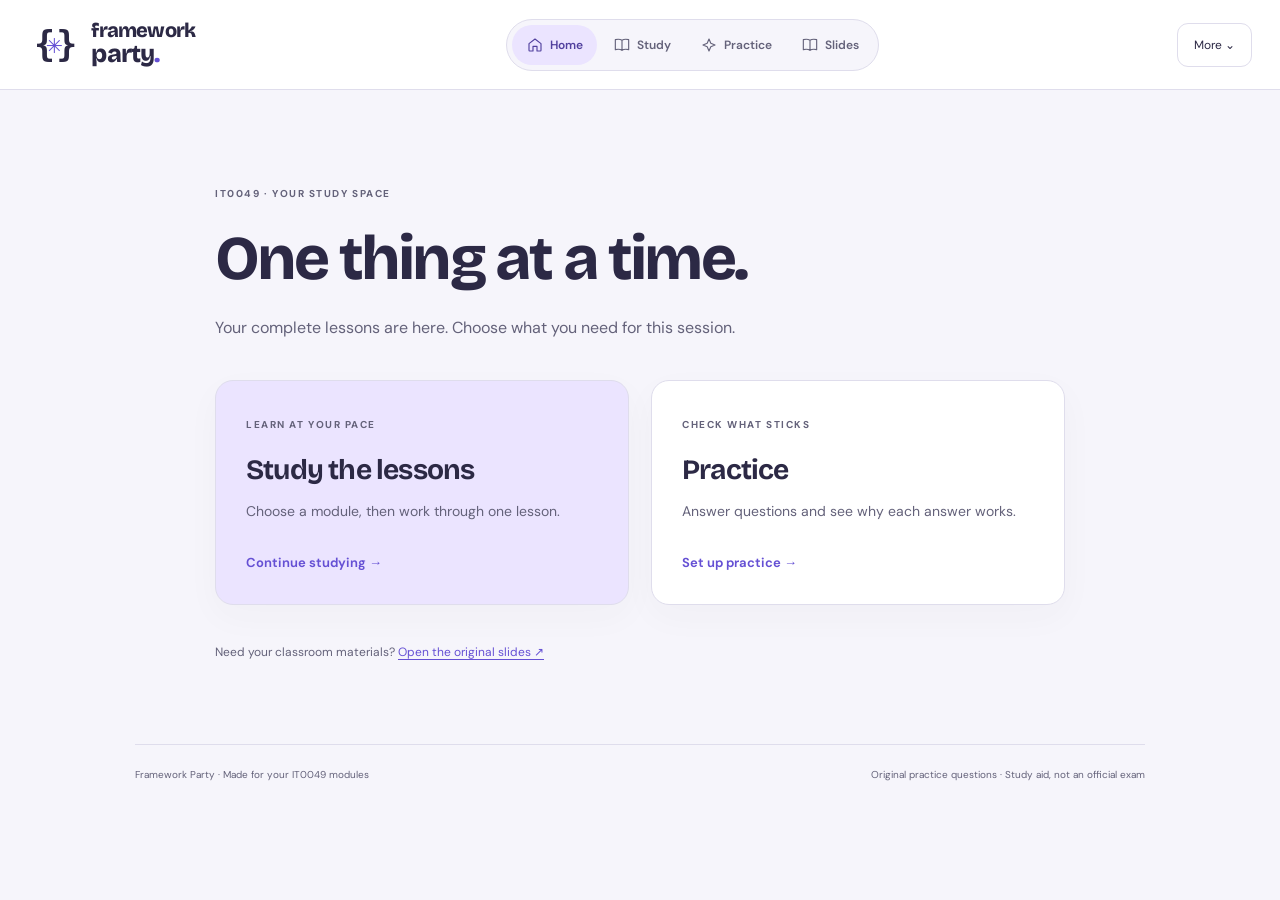
==== commit d739a02c: "Simplify study navigation while preserving all course material" ====
--- a/index.html
+++ b/index.html
@@ -6,25 +6,25 @@
   <meta name="theme-color" content="#e0d8fc">
   <meta name="description" content="An IT0049 study arcade built from your eight CodeIgniter and Laravel modules. Practice questions, flashcards, recall, and saved progress.">
   <title>Framework Party · IT0049 study arcade</title>
-  <script src="appearance.js?v=4"></script>
+  <script src="appearance.js?v=5"></script>
   <link rel="icon" href="assets/favicon.svg" type="image/svg+xml">
-  <link rel="stylesheet" href="styles.css?v=4">
-  <link rel="stylesheet" href="design.css?v=4">
-  <script src="content.js?v=4" defer></script>
-  <script src="lessons.js?v=4" defer></script>
-  <script src="slides.js?v=4" defer></script>
-  <script src="guided-content.js?v=4" defer></script>
-  <script src="guided.js?v=4" defer></script>
-  <script src="app.js?v=4" defer></script>
-  <script src="interface.js?v=4" defer></script>
+  <link rel="stylesheet" href="styles.css?v=5">
+  <link rel="stylesheet" href="design.css?v=5">
+  <link rel="stylesheet" href="calm.css?v=5">
+  <script src="content.js?v=5" defer></script>
+  <script src="lessons.js?v=5" defer></script>
+  <script src="slides.js?v=5" defer></script>
+  <script src="guided-content.js?v=5" defer></script>
+  <script src="guided.js?v=5" defer></script>
+  <script src="app.js?v=5" defer></script>
+  <script src="interface.js?v=5" defer></script>
 </head>
 <body>
   <a class="skip" href="#main">Skip to content</a>
   <header class="topbar">
     <button class="brand" data-page="home" aria-label="Framework Party home"><span class="brand-icon">{<span>✳</span>}</span><span>framework<span class="brand-party">party<span class="brand-dot">.</span></span></span></button>
-    <nav aria-label="Main navigation"><button data-page="home">Home</button><button data-page="materials">Original slides</button><button data-page="guided">Guided study</button><button data-page="bank">Question bank</button><button data-page="progress">My progress</button></nav>
-    <button class="timer-pill" id="focus-open" aria-label="Open focus timer"><span>◷</span> <span id="focus-label">25:00</span></button>
-    <button id="appearance-open" aria-label="Choose a theme" aria-haspopup="dialog" aria-controls="appearance-dialog">◐</button>
+    <nav aria-label="Main navigation"><button data-page="home">Home</button><button data-page="guided">Study</button><button data-page="practice">Practice</button><button data-page="materials">Original slides</button></nav>
+    <details id="more-menu" class="more-menu"><summary aria-label="More options">More <span aria-hidden="true">⌄</span></summary><div class="more-menu-panel"><button data-page="progress">My progress</button><button data-page="notes">Reference notes</button><button data-page="bank">Question bank</button><button id="focus-open"><span id="focus-label">25:00</span> focus timer</button><button id="appearance-open" aria-label="Choose a theme" aria-haspopup="dialog" aria-controls="appearance-dialog">Appearance</button></div></details>
   </header>
   <div class="app-shell">
     <aside class="sidebar" aria-label="Study modules">
--- a/calm.css
+++ b/calm.css
@@ -0,0 +1,8 @@
+/* Less navigation at once; the complete course remains available. */
+.quiet-module-picker select,.quiet-settings select{min-height:46px;padding:11px 13px;border-radius:10px;background:var(--surface);color:var(--ink);border:1px solid var(--line);font:inherit}
+.reader-layout{display:flex;flex-direction:column}.reader-layout>.lesson-menu{display:block;width:100%;order:2;max-width:850px;margin:25px auto;align-self:stretch}.reader-layout>.lesson-menu:not([open])>:not(summary){display:none}.reader-layout>.lesson-main{width:100%}.reader-layout .lesson-menu .lesson-topic{display:block;width:100%}
+.app-shell{display:block;max-width:1100px;margin:auto;background:var(--bg)}.app-shell>.sidebar{display:none}main{padding:45px 45px 60px}.topbar{justify-content:space-between}.topbar nav{margin-left:auto;margin-right:auto}.topbar nav button{min-width:85px;justify-content:center}.more-menu{position:relative;color:var(--ink);font-size:12px}.more-menu>summary{cursor:pointer;list-style:none;min-height:43px;padding:12px 16px;border:1px solid var(--line);border-radius:11px;background:var(--surface)}.more-menu>summary::-webkit-details-marker{display:none}.more-menu-panel{position:absolute;right:0;top:54px;width:220px;display:flex;flex-direction:column;padding:9px;border:1px solid var(--line);border-radius:14px;box-shadow:var(--shadow);background:var(--surface);z-index:30}.more-menu-panel>button,.more-menu-panel #appearance-open{width:100%;min-height:44px;height:auto;text-align:left;border:0;border-radius:8px;display:flex;align-items:center;gap:10px;background:transparent;color:var(--ink);padding:12px;font-size:12px;transform:none}.more-menu-panel>button:hover{background:var(--surface-2)}.more-menu-panel #appearance-open svg{width:17px;height:17px}.more-menu:has(#appearance-open:focus-visible)>summary{outline:2px solid var(--accent)}
+.quiet-home{max-width:850px;margin:45px auto 80px}.quiet-home h1{font-size:clamp(38px,5vw,62px);margin:20px 0}.quiet-home>p{font-size:16px;max-width:600px;line-height:1.9}.quiet-choices{display:grid;grid-template-columns:1fr 1fr;gap:22px;margin:36px 0}.quiet-choice{text-align:left;border:1px solid var(--line);background:var(--surface);color:var(--ink);border-radius:18px;padding:30px;box-shadow:var(--shadow)}.quiet-choice:hover{border-color:var(--accent);transform:translateY(-2px)}.quiet-choice:first-child{background:var(--accent-soft)}.quiet-choice h2{font-size:28px;margin:20px 0 12px}.quiet-choice p{font-size:14px;line-height:1.9;margin-bottom:25px}.quiet-action{font-size:13px;font-weight:650;color:var(--accent)}.quiet-originals{font-size:12px!important}.inline-link{padding:0;border:0;background:none;font:inherit;text-decoration:underline;text-underline-offset:3px;color:var(--accent)}
+.quiet-library,.quiet-practice{max-width:820px;margin:auto}.quiet-module-picker,.quiet-settings>label{display:flex;flex-direction:column;gap:9px;font-size:12px;color:var(--muted)}.quiet-module-picker{margin:25px 0;max-width:100%}.quiet-module-picker select{width:100%;max-width:100%;min-width:0}.quiet-library>.guided-module{margin-top:35px}.quiet-library .guided-lesson-link{padding:21px 16px}.quiet-library .guided-link-text small{display:none}.quiet-library .guided-link-text strong{font-size:16px;line-height:1.6}.quiet-library .guided-module-title h2{font-size:25px}.quiet-library .review-status{font-size:10px}.quiet-settings{display:grid;grid-template-columns:minmax(0,1fr) 135px;gap:20px;align-items:end;margin:30px 0 18px}.quiet-settings label{margin:0}.quiet-settings select{width:100%;max-width:100%;min-width:0}.quiet-details{margin:26px 0;padding:17px 0;border-top:1px solid var(--line);border-bottom:1px solid var(--line)}.quiet-details>summary{cursor:pointer;font-size:12px;font-weight:600;color:var(--muted);min-height:30px;line-height:1.8}.quiet-details[open]>summary{margin-bottom:20px;color:var(--ink)}.quiet-details .button-row{display:flex;gap:15px;flex-wrap:wrap}.quiet-details .mode-grid{margin-top:20px}.quiet-details .mode-card{box-shadow:none;min-height:180px}.quiet-details .mode-card h3{font-size:18px}.guided-reader{display:flex;flex-direction:column;gap:0;max-width:790px;margin:auto}.guided-reader>.guided-contents{position:static;display:block;width:100%;height:auto;order:2;margin:24px 0}.guided-reader>.guided-contents:not([open])>:not(summary){display:none}.guided-contents .lesson-topic{display:block;width:100%;margin:5px 0}.guided-reader>.guided-body{width:100%}.guided-source.quiet-details{display:block}.guided-source>span{display:block;margin:14px 0 6px}.guided-lesson-heading{max-width:790px;margin:25px auto 30px}.guided-reader-top{max-width:790px;margin-left:auto;margin-right:auto}.guided-lesson-heading h1{font-size:clamp(31px,4vw,43px);line-height:1.2}.guided-paper{padding:32px}.guided-step-nav{scroll-margin-top:110px}.guided-step-nav button{box-shadow:none}.guided-step-footer>span{display:none}.learning-versions{display:none}.reader-layout{grid-template-columns:1fr}.lesson-menu{position:static}.reader-heading,.reader-top,.lesson-main{max-width:850px;margin-left:auto;margin-right:auto}.reader-top{justify-content:space-between}.footer{margin-top:65px;font-size:10px}.guided-lesson-navigation{margin-top:24px}.quiet-practice>.primary{min-height:48px}.quiet-home .resume-banner{margin-bottom:30px}
+@media(max-width:850px){main{padding:30px 25px 110px}.topbar nav button{min-width:0}.quiet-home{margin-top:25px}.quiet-choices{gap:16px}.quiet-choice{padding:25px}.guided-reader>.guided-contents{display:block}.topbar{padding-left:24px;padding-right:24px}.quiet-library .guided-lesson-link{gap:13px}.quiet-library .review-status{max-width:95px}}
+@media(max-width:640px){main{padding:30px 19px 100px}.topbar{height:73px;min-height:73px;padding:12px 19px}.brand{flex:1}.topbar nav{display:grid;grid-template-columns:repeat(4,minmax(0,1fr));gap:0;position:fixed;left:0;right:0;bottom:0;width:100%;margin:0;border-radius:17px 17px 0 0;padding:7px 10px max(7px,env(safe-area-inset-bottom));background:var(--surface)}.topbar nav button{padding:8px 4px;min-width:0;font-size:10px;flex-direction:column;gap:4px;min-height:47px}.topbar nav button span{font-size:10px}.more-menu-panel{top:50px;right:0}.more-menu>summary{font-size:12px;padding:11px 15px}.quiet-home{margin:20px 0 35px}.quiet-home h1{font-size:41px;letter-spacing:-1.8px}.quiet-home>p{font-size:14px}.quiet-choices{grid-template-columns:1fr;gap:15px;margin:26px 0}.quiet-choice{padding:23px}.quiet-choice h2{font-size:25px;margin:13px 0 10px}.quiet-choice p{font-size:13px;margin-bottom:18px}.quiet-originals{line-height:1.9}.quiet-settings{grid-template-columns:minmax(0,1fr) 95px;gap:12px}.quiet-settings select{font-size:12px}.quiet-library .guided-module-title h2{font-size:22px}.quiet-library .guided-lesson-link{padding:18px 13px}.quiet-library .guided-link-text strong{font-size:14px}.quiet-library .review-status{display:none}.quiet-library .lesson-index{width:29px;min-width:29px;height:29px;font-size:12px}.quiet-library .page-intro,.quiet-practice .page-intro{font-size:14px}.guided-paper{padding:25px 20px}.guided-lesson-heading h1{font-size:31px}.guided-lesson-heading>p{font-size:14px;line-height:1.9}.guided-reader>.guided-contents{display:block}.guided-step-nav{scroll-margin-top:88px}.guided-contents:not([open]){padding-bottom:5px}.footer{flex-direction:column;gap:10px}.quiet-details .mode-card{min-height:150px}.guided-step-footer{justify-content:flex-end}.guided-step-footer .text-button{margin-right:auto}.quiet-originals .inline-link{min-height:38px;display:inline-flex;align-items:center}.guided-reader-top{gap:10px}.guided-reader-top>span{font-size:10px}}
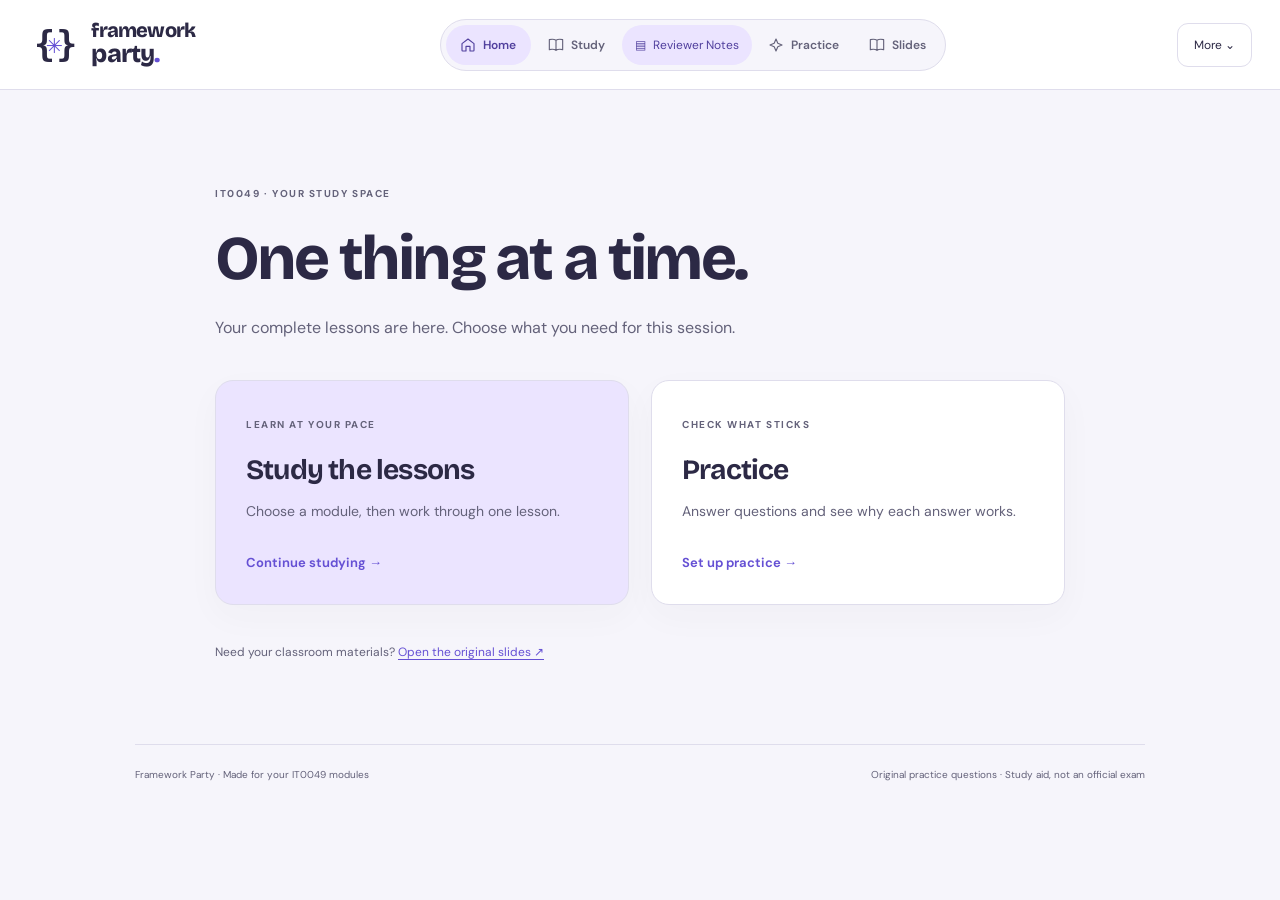
==== commit 1623e7a5: "Add comprehensive static reviewer notes alongside the study website" ====
--- a/index.html
+++ b/index.html
@@ -6,24 +6,24 @@
   <meta name="theme-color" content="#e0d8fc">
   <meta name="description" content="An IT0049 study arcade built from your eight CodeIgniter and Laravel modules. Practice questions, flashcards, recall, and saved progress.">
   <title>Framework Party · IT0049 study arcade</title>
-  <script src="appearance.js?v=5"></script>
+  <script src="appearance.js?v=6"></script>
   <link rel="icon" href="assets/favicon.svg" type="image/svg+xml">
-  <link rel="stylesheet" href="styles.css?v=5">
-  <link rel="stylesheet" href="design.css?v=5">
-  <link rel="stylesheet" href="calm.css?v=5">
-  <script src="content.js?v=5" defer></script>
-  <script src="lessons.js?v=5" defer></script>
-  <script src="slides.js?v=5" defer></script>
-  <script src="guided-content.js?v=5" defer></script>
-  <script src="guided.js?v=5" defer></script>
-  <script src="app.js?v=5" defer></script>
-  <script src="interface.js?v=5" defer></script>
+  <link rel="stylesheet" href="styles.css?v=6">
+  <link rel="stylesheet" href="design.css?v=6">
+  <link rel="stylesheet" href="calm.css?v=6">
+  <script src="content.js?v=6" defer></script>
+  <script src="lessons.js?v=6" defer></script>
+  <script src="slides.js?v=6" defer></script>
+  <script src="guided-content.js?v=6" defer></script>
+  <script src="guided.js?v=6" defer></script>
+  <script src="app.js?v=6" defer></script>
+  <script src="interface.js?v=6" defer></script>
 </head>
 <body>
   <a class="skip" href="#main">Skip to content</a>
   <header class="topbar">
     <button class="brand" data-page="home" aria-label="Framework Party home"><span class="brand-icon">{<span>✳</span>}</span><span>framework<span class="brand-party">party<span class="brand-dot">.</span></span></span></button>
-    <nav aria-label="Main navigation"><button data-page="home">Home</button><button data-page="guided">Study</button><button data-page="practice">Practice</button><button data-page="materials">Original slides</button></nav>
+    <nav aria-label="Main navigation"><button data-page="home">Home</button><button data-page="guided">Study</button><a class="reviewer-tab" href="reviewer.html"><span aria-hidden="true">▤</span><span>Reviewer Notes</span></a><button data-page="practice">Practice</button><button data-page="materials">Original slides</button></nav>
     <details id="more-menu" class="more-menu"><summary aria-label="More options">More <span aria-hidden="true">⌄</span></summary><div class="more-menu-panel"><button data-page="progress">My progress</button><button data-page="notes">Reference notes</button><button data-page="bank">Question bank</button><button id="focus-open"><span id="focus-label">25:00</span> focus timer</button><button id="appearance-open" aria-label="Choose a theme" aria-haspopup="dialog" aria-controls="appearance-dialog">Appearance</button></div></details>
   </header>
   <div class="app-shell">
--- a/calm.css
+++ b/calm.css
@@ -1,4 +1,6 @@
 /* Less navigation at once; the complete course remains available. */
+.topbar nav a.reviewer-tab{display:flex;align-items:center;justify-content:center;gap:7px;padding:10px 13px;min-height:40px;border-radius:25px;text-decoration:none;font-size:12px;white-space:nowrap;color:var(--accent-ink);background:var(--accent-soft)}.topbar nav a.reviewer-tab:hover{background:var(--surface-2)}
+@media(max-width:640px){.topbar nav{grid-template-columns:repeat(5,minmax(0,1fr))!important}.topbar nav a.reviewer-tab{padding:8px 3px;gap:2px;min-width:0;min-height:47px;border-radius:12px;flex-direction:column;white-space:normal;text-align:center;line-height:1.2}.topbar nav a.reviewer-tab>span:first-child{font-size:19px}.topbar nav a.reviewer-tab>span:last-child{font-size:9px}}
 .quiet-module-picker select,.quiet-settings select{min-height:46px;padding:11px 13px;border-radius:10px;background:var(--surface);color:var(--ink);border:1px solid var(--line);font:inherit}
 .reader-layout{display:flex;flex-direction:column}.reader-layout>.lesson-menu{display:block;width:100%;order:2;max-width:850px;margin:25px auto;align-self:stretch}.reader-layout>.lesson-menu:not([open])>:not(summary){display:none}.reader-layout>.lesson-main{width:100%}.reader-layout .lesson-menu .lesson-topic{display:block;width:100%}
 .app-shell{display:block;max-width:1100px;margin:auto;background:var(--bg)}.app-shell>.sidebar{display:none}main{padding:45px 45px 60px}.topbar{justify-content:space-between}.topbar nav{margin-left:auto;margin-right:auto}.topbar nav button{min-width:85px;justify-content:center}.more-menu{position:relative;color:var(--ink);font-size:12px}.more-menu>summary{cursor:pointer;list-style:none;min-height:43px;padding:12px 16px;border:1px solid var(--line);border-radius:11px;background:var(--surface)}.more-menu>summary::-webkit-details-marker{display:none}.more-menu-panel{position:absolute;right:0;top:54px;width:220px;display:flex;flex-direction:column;padding:9px;border:1px solid var(--line);border-radius:14px;box-shadow:var(--shadow);background:var(--surface);z-index:30}.more-menu-panel>button,.more-menu-panel #appearance-open{width:100%;min-height:44px;height:auto;text-align:left;border:0;border-radius:8px;display:flex;align-items:center;gap:10px;background:transparent;color:var(--ink);padding:12px;font-size:12px;transform:none}.more-menu-panel>button:hover{background:var(--surface-2)}.more-menu-panel #appearance-open svg{width:17px;height:17px}.more-menu:has(#appearance-open:focus-visible)>summary{outline:2px solid var(--accent)}
